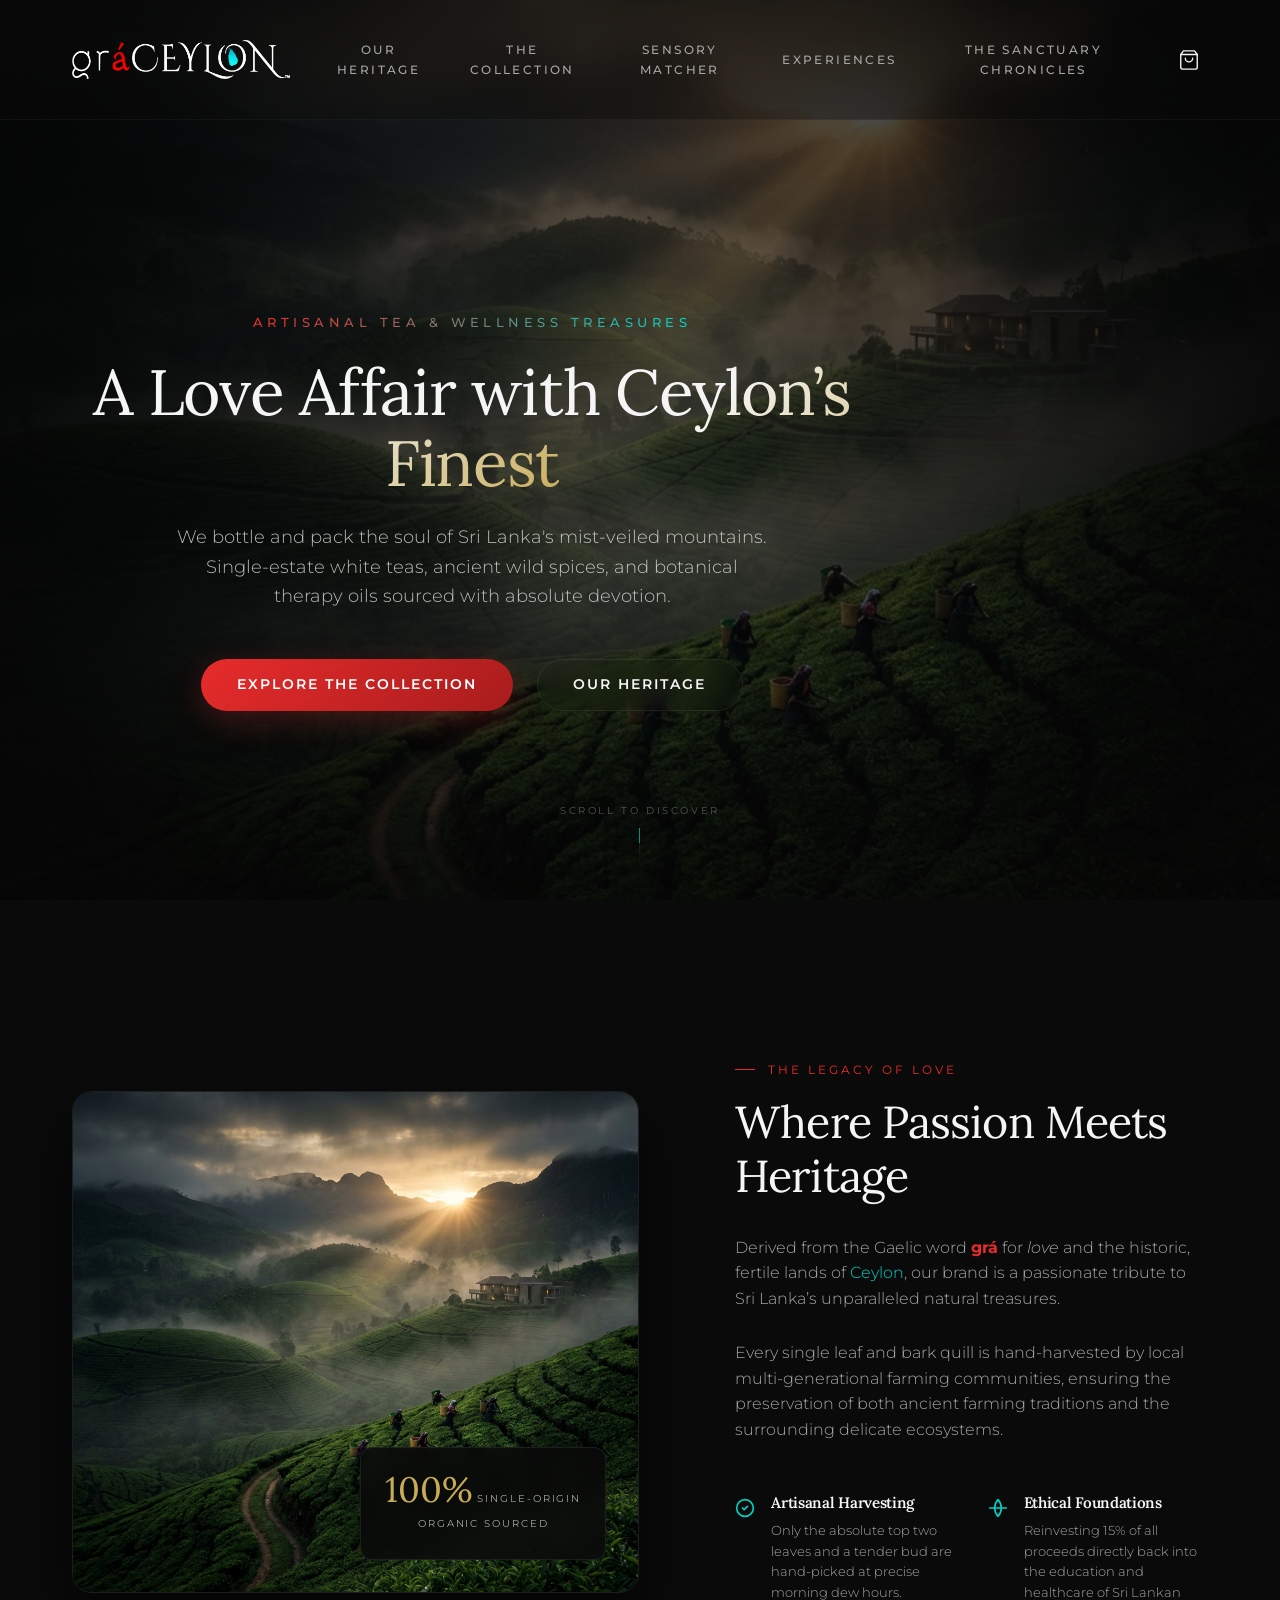
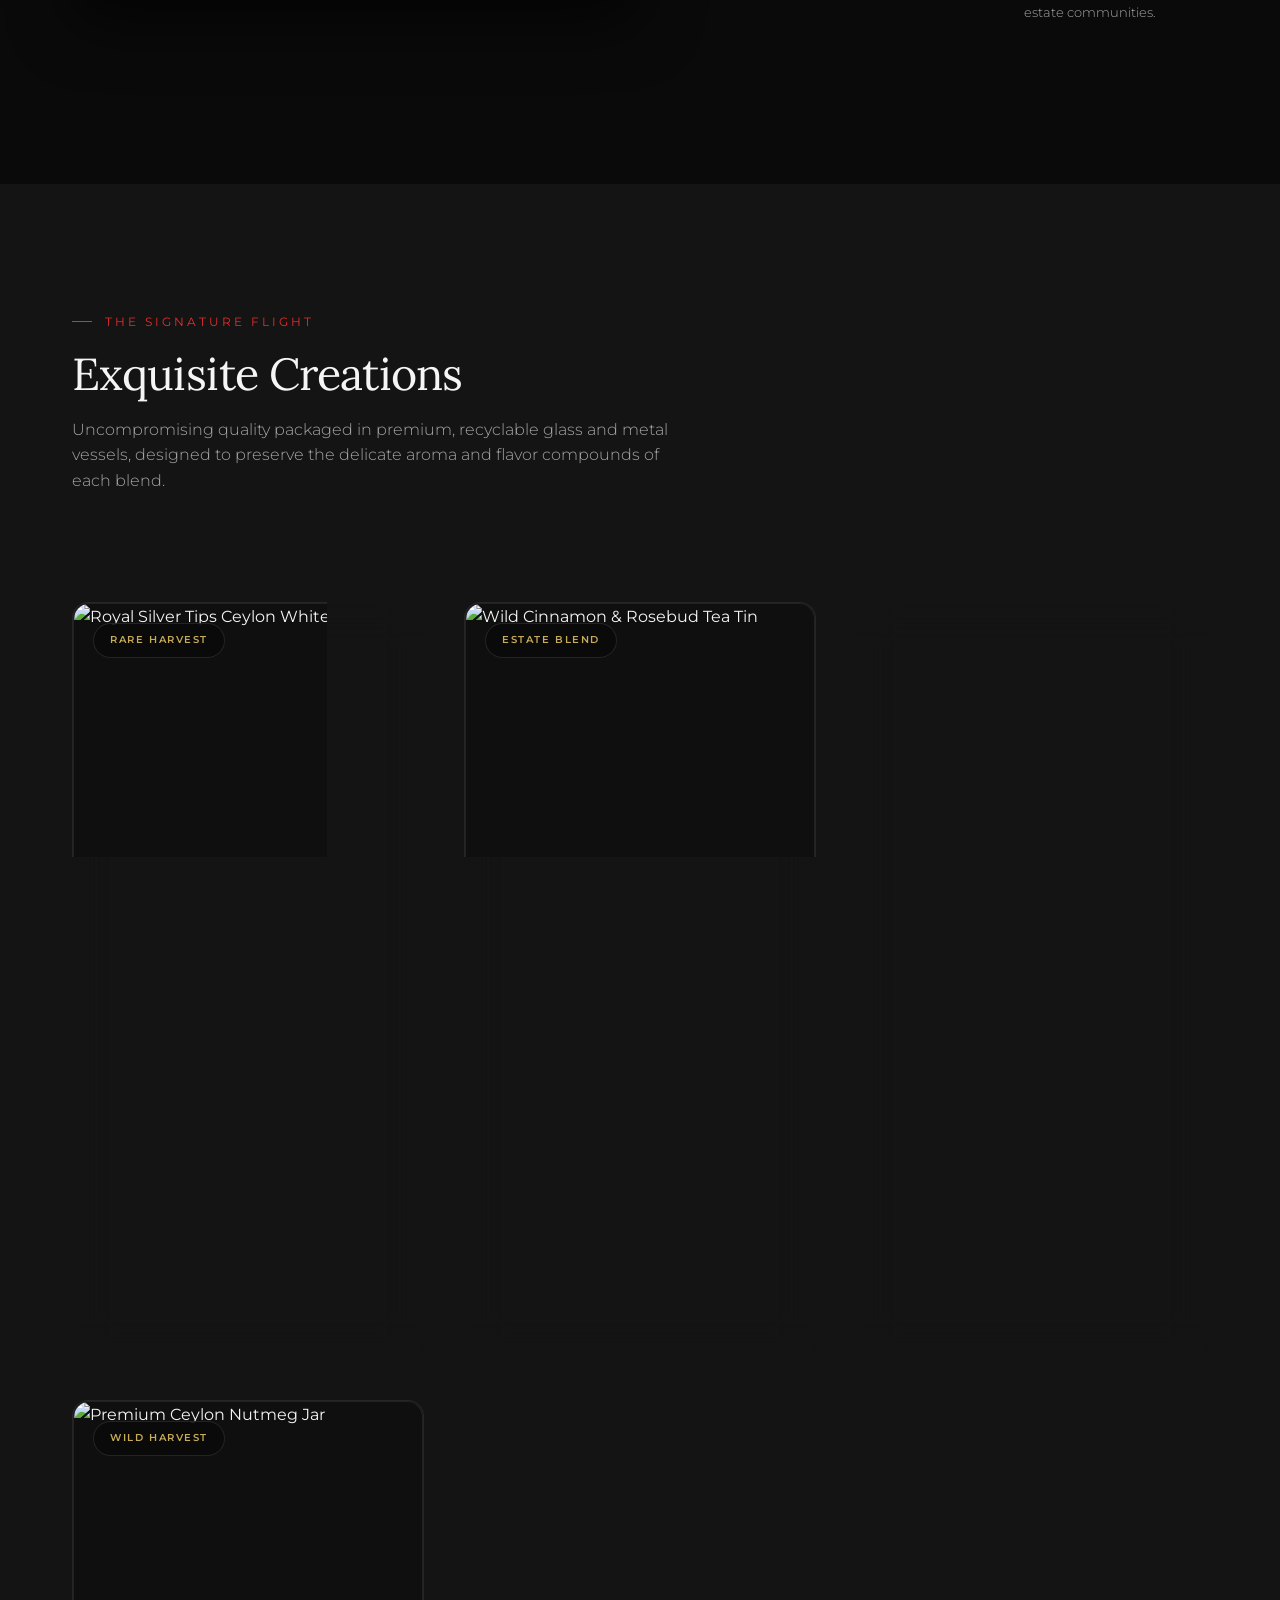
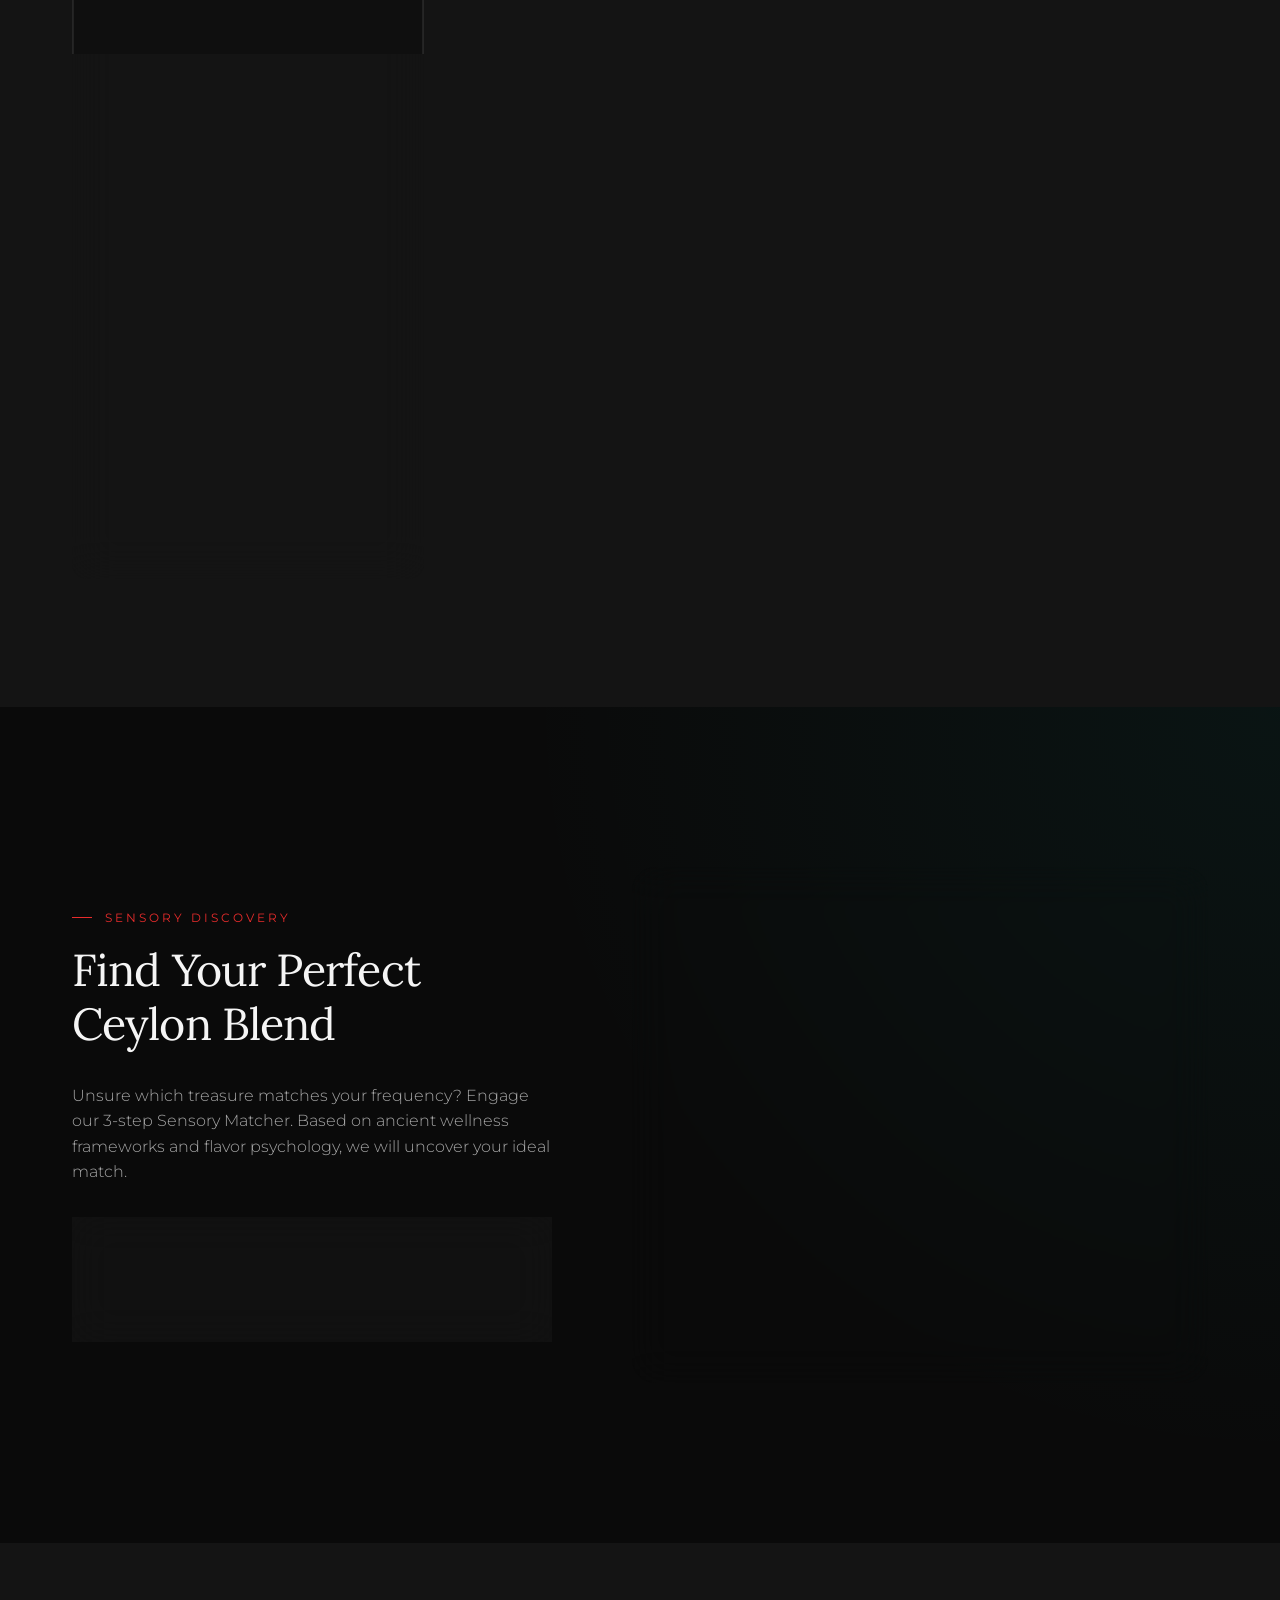
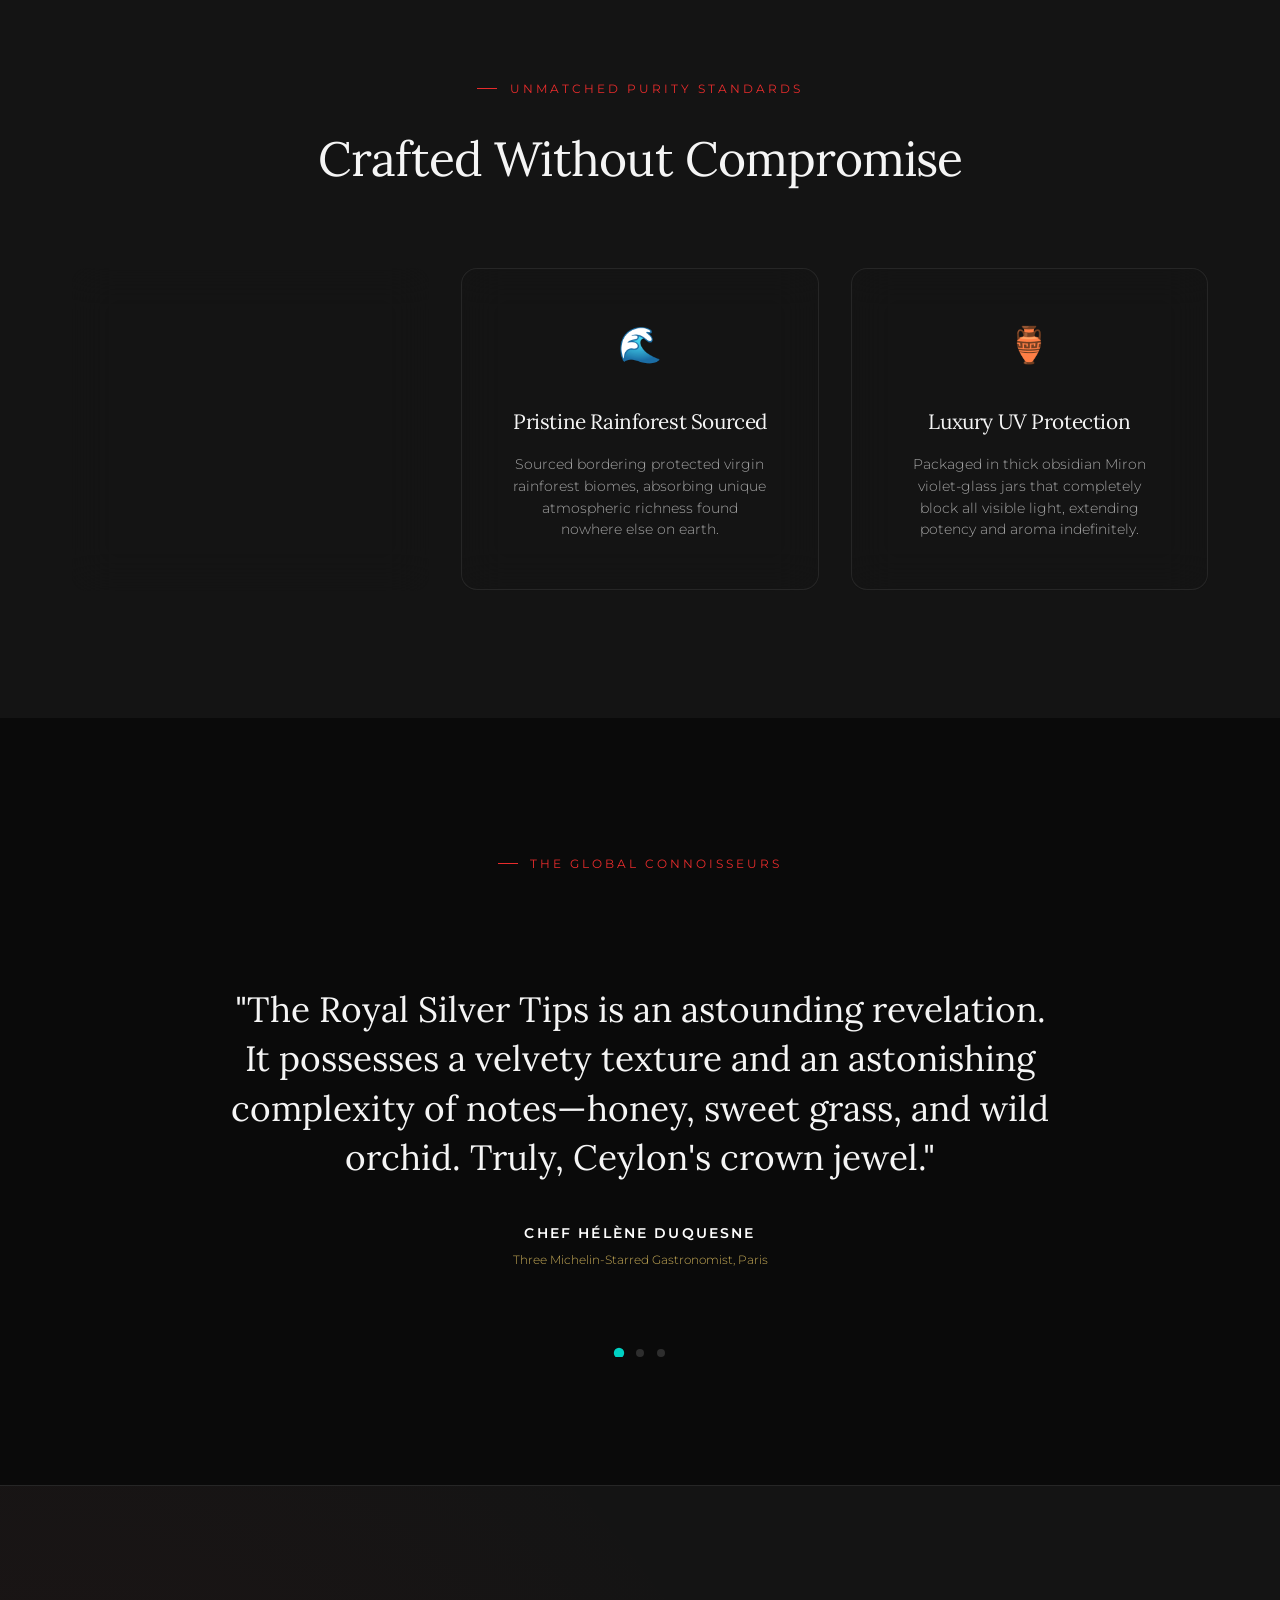
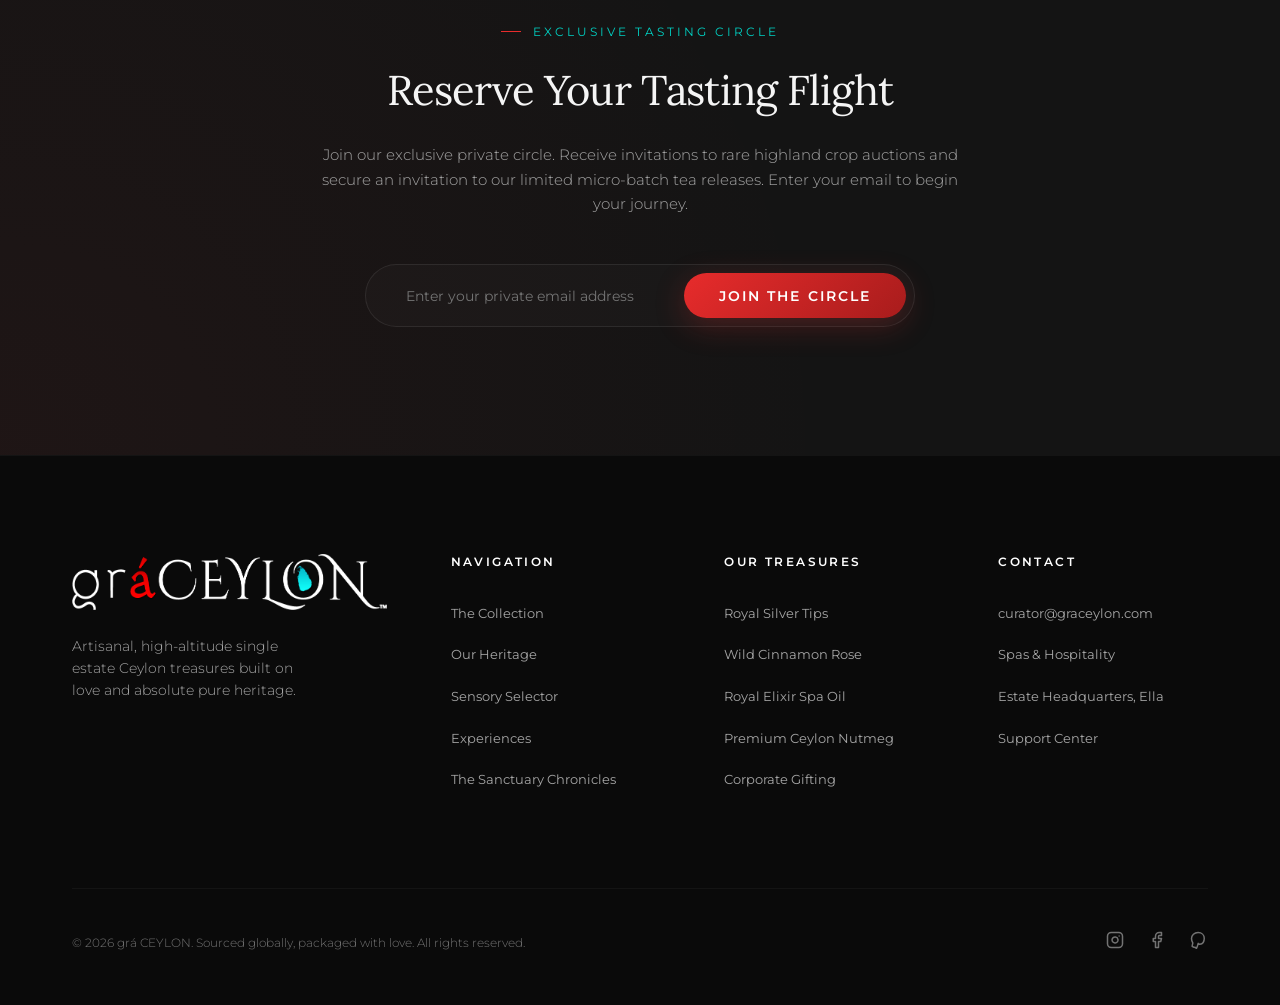
==== Main/index.html @ 01313dd0 "Initial commit" ====
<!DOCTYPE html>
<html lang="en">

<head>
  <meta charset="UTF-8">
  <meta name="viewport" content="width=device-width, initial-scale=1.0">
  <title>grá CEYLON | Artisanal Tea & Botanical Wellness Treasures</title>

  <!-- SEO Meta Tags -->
  <meta name="description"
    content="A love affair with Ceylon's finest treasures. Indulge in ultra-luxury, single-origin Ceylon white teas, wild-harvested cinnamon infusions, and botanical wellness elixirs from Sri Lanka.">
  <meta name="keywords"
    content="Ceylon Tea, Silver Tips, Luxury Tea, Sri Lanka Tea, Cinnamon Infusion, Botanical Spa Oil, Wellness Ceylon, Premium Organic Tea">
  <meta name="author" content="grá CEYLON">
  <meta name="robots" content="index, follow">

  <!-- Open Graph / Facebook -->
  <meta property="og:type" content="website">
  <meta property="og:title" content="grá CEYLON | Luxury Artisanal Tea & Botanical Wellness">
  <meta property="og:description"
    content="Savor rare Silver Tips tea, organic wild cinnamon infusion, and premium spa elements sourced ethically from the mist-covered mountains of Ceylon.">
  <meta property="og:image" content="assets/hero.png">

  <!-- Twitter -->
  <meta property="twitter:card" content="summary_large_image">
  <meta property="twitter:title" content="grá CEYLON | Luxury Artisanal Tea & Botanical Wellness">
  <meta property="twitter:description"
    content="Savor rare Silver Tips tea, organic wild cinnamon infusion, and premium spa elements sourced ethically from the mist-covered mountains of Ceylon.">
  <meta property="twitter:image" content="assets/hero.png">

  <!-- Favicon -->
  <link rel="icon" type="image/png" href="assets/favicon 512x512.png">

  <!-- Core Stylesheet -->
  <link rel="stylesheet" href="index.css">
</head>

<body>

  <!-- --- HEADER / NAVIGATION --- -->
  <header class="header" id="mainHeader">
    <div class="container">
      <div class="logo-wrapper">
        <a href="#" aria-label="grá CEYLON Home">
          <img src="assets/logo.png" alt="grá CEYLON Logo" class="brand-logo-svg" id="headerLogo">
        </a>
      </div>

      <nav aria-label="Main Navigation">
        <ul class="nav-links" id="navLinks">
          <li><a href="#story" class="nav-link" id="navLinkStory">Our Heritage</a></li>
          <li><a href="#collection" class="nav-link" id="navLinkCollection">The Collection</a></li>
          <li><a href="#selector" class="nav-link" id="navLinkQuiz">Sensory Matcher</a></li>
          <li><a href="#testimonials" class="nav-link" id="navLinkReviews">Experiences</a></li>
          <li><a href="sanctuary-chronicles.html" class="nav-link" id="navLinkBlog">The Sanctuary Chronicles</a></li>
        </ul>
      </nav>

      <div class="nav-actions">
        <!-- Interactive Cart Trigger Button -->
        <button class="cart-icon-btn" id="cartOpenBtn" aria-label="Open Shopping Cart" aria-haspopup="dialog">
          <svg xmlns="http://www.w3.org/2000/svg" width="22" height="22" viewBox="0 0 24 24" fill="none"
            stroke="currentColor" stroke-width="1.5" stroke-linecap="round" stroke-linejoin="round">
            <path d="M6 2 3 6v14a2 2 0 0 0 2 2h14a2 2 0 0 0 2-2V6l-3-4Z" />
            <path d="M3 6h18" />
            <path d="M16 10a4 4 0 0 1-8 0" />
          </svg>
          <span class="cart-count" id="cartCount">0</span>
        </button>

        <button class="mobile-nav-toggle" id="mobileNavToggle" aria-label="Toggle navigation menu"
          aria-expanded="false">
          <svg xmlns="http://www.w3.org/2000/svg" width="24" height="24" viewBox="0 0 24 24" fill="none"
            stroke="currentColor" stroke-width="2" stroke-linecap="round" stroke-linejoin="round" id="menuIconOpen">
            <line x1="4" x2="20" y1="12" y2="12" />
            <line x1="4" x2="20" y1="6" y2="6" />
            <line x1="4" x2="20" y1="18" y2="18" />
          </svg>
          <svg xmlns="http://www.w3.org/2000/svg" width="24" height="24" viewBox="0 0 24 24" fill="none"
            stroke="currentColor" stroke-width="2" stroke-linecap="round" stroke-linejoin="round" id="menuIconClose"
            style="display:none;">
            <path d="M18 6 6 18" />
            <path d="m6 6 12 12" />
          </svg>
        </button>
      </div>
    </div>
  </header>

  <!-- --- HERO SECTION --- -->
  <section class="hero" id="hero">
    <div class="hero-background">
      <img src="assets/hero.png" alt="Misty morning light rising over lush emerald Sri Lankan tea estates">
    </div>
    <div class="hero-overlay"></div>
    <div class="container">
      <div class="hero-content">
        <span class="hero-tagline reveal">Artisanal Tea &amp; Wellness Treasures</span>
        <h1 class="hero-title reveal delay-1">A Love Affair with <span class="gradient-text">Ceylon’s Finest</span></h1>
        <p class="hero-description reveal delay-2">We bottle and pack the soul of Sri Lanka's mist-veiled mountains.
          Single-estate white teas, ancient wild spices, and botanical therapy oils sourced with absolute devotion.</p>
        <div class="hero-actions reveal delay-3">
          <a href="#collection" class="btn btn-primary" id="heroPrimaryCTA">Explore The Collection</a>
          <a href="#story" class="btn btn-secondary" id="heroSecondaryCTA">Our Heritage</a>
        </div>
      </div>
    </div>

    <div class="scroll-indicator">
      <span>Scroll to Discover</span>
      <div class="scroll-line"></div>
    </div>
  </section>

  <!-- --- BRAND STORY SECTION --- -->
  <section class="story-section" id="story">
    <div class="container">
      <div class="story-grid">
        <div class="story-visuals reveal">
          <img src="assets/hero.png" alt="Lush, organic Ceylon highlands farming">
          <div class="story-badge">
            <span class="story-badge-number">100%</span>
            <span class="story-badge-text">Single-Origin<br>Organic Sourced</span>
          </div>
        </div>

        <div class="story-details">
          <span class="section-label reveal">The Legacy of Love</span>
          <h2 class="story-title reveal delay-1">Where Passion Meets Heritage</h2>
          <p class="story-text reveal delay-1">Derived from the Gaelic word <span class="accent-text-red">grá</span> for
            <em>love</em> and the historic, fertile lands of <span class="accent-text-cyan">Ceylon</span>, our brand is
            a passionate tribute to Sri Lanka’s unparalleled natural treasures.
          </p>
          <p class="story-text reveal delay-2">Every single leaf and bark quill is hand-harvested by local
            multi-generational farming communities, ensuring the preservation of both ancient farming traditions and the
            surrounding delicate ecosystems.</p>

          <div class="story-pillars">
            <div class="pillar-item reveal delay-2">
              <div class="pillar-icon">
                <svg xmlns="http://www.w3.org/2000/svg" width="20" height="20" viewBox="0 0 24 24" fill="none"
                  stroke="currentColor" stroke-width="2" stroke-linecap="round" stroke-linejoin="round">
                  <path d="M12 22c5.523 0 10-4.477 10-10S17.523 2 12 2 2 6.477 2 12s4.477 10 10 10z" />
                  <path d="m9 12 2 2 4-4" />
                </svg>
              </div>
              <div>
                <h4 class="pillar-title">Artisanal Harvesting</h4>
                <p class="pillar-desc">Only the absolute top two leaves and a tender bud are hand-picked at precise
                  morning dew hours.</p>
              </div>
            </div>

            <div class="pillar-item reveal delay-3">
              <div class="pillar-icon">
                <svg xmlns="http://www.w3.org/2000/svg" width="20" height="20" viewBox="0 0 24 24" fill="none"
                  stroke="currentColor" stroke-width="2" stroke-linecap="round" stroke-linejoin="round">
                  <path
                    d="M12 2a15.3 15.3 0 0 1 4 10 15.3 15.3 0 0 1-4 10 15.3 15.3 0 0 1-4-10 15.3 15.3 0 0 1 4-10z" />
                  <path d="M2 12h20" />
                </svg>
              </div>
              <div>
                <h4 class="pillar-title">Ethical Foundations</h4>
                <p class="pillar-desc">Reinvesting 15% of all proceeds directly back into the education and healthcare
                  of Sri Lankan estate communities.</p>
              </div>
            </div>
          </div>
        </div>
      </div>
    </div>
  </section>

  <!-- --- PRODUCT COLLECTION SECTION --- -->
  <section class="collection-section" id="collection">
    <div class="container">
      <div class="collection-header">
        <div class="collection-intro">
          <span class="section-label reveal">The Signature Flight</span>
          <h2 class="story-title reveal delay-1">Exquisite Creations</h2>
          <p class="story-text reveal delay-2">Uncompromising quality packaged in premium, recyclable glass and metal
            vessels, designed to preserve the delicate aroma and flavor compounds of each blend.</p>
        </div>
      </div>

      <div class="collection-grid">
        <!-- Product 1 -->
        <article class="product-card glass-panel reveal" id="productCardSilverTips">
          <div class="product-image-container">
            <span class="product-badge">Rare Harvest</span>
            <img src="assets/silver_tips.png" alt="Royal Silver Tips Ceylon White Tea Jar">
            <div class="product-overlay">
              <button class="btn btn-secondary add-cart-instant-btn" data-id="gr-silvertips"
                data-name="Royal Silver Tips" data-price="48.00" data-img="assets/silver_tips.png"
                data-category="White Tea">Quick Add</button>
            </div>
          </div>
          <div style="padding: 0 1.8rem 1.8rem 1.8rem; display: flex; flex-direction: column; flex-grow: 1;">
            <div class="product-meta">
              <span class="product-category">Highland White Tea</span>
              <div class="product-stars" aria-label="5 out of 5 stars">
                <span>★</span><span>★</span><span>★</span><span>★</span><span>★</span>
              </div>
            </div>
            <h3 class="product-title">Royal Silver Tips</h3>
            <p class="product-description">The ultimate tea connoisseur's prize. Entirely handmade, velvety white buds
              dried solely in natural sunlight. Clean, floral, and packed with rare antioxidants.</p>
            <div class="product-footer">
              <button class="add-cart-btn add-cart-trigger" data-id="gr-silvertips" data-name="Royal Silver Tips"
                data-price="48.00" data-img="assets/silver_tips.png" data-category="White Tea"
                aria-label="Add Royal Silver Tips to Cart">
                <svg xmlns="http://www.w3.org/2000/svg" width="18" height="18" viewBox="0 0 24 24" fill="none"
                  stroke="currentColor" stroke-width="2" stroke-linecap="round" stroke-linejoin="round">
                  <line x1="12" x2="12" y1="5" y2="19" />
                  <line x1="5" x2="19" y1="12" y2="12" />
                </svg>
              </button>
            </div>
          </div>
        </article>

        <!-- Product 2 -->
        <article class="product-card glass-panel reveal delay-1" id="productCardCinnamon">
          <div class="product-image-container">
            <span class="product-badge">Estate Blend</span>
            <img src="assets/cinnamon.png" alt="Wild Cinnamon &amp; Rosebud Tea Tin">
            <div class="product-overlay">
              <button class="btn btn-secondary add-cart-instant-btn" data-id="gr-cinnamon"
                data-name="Wild Cinnamon Rose" data-price="32.00" data-img="assets/cinnamon.png"
                data-category="Botanical Infusion">Quick Add</button>
            </div>
          </div>
          <div style="padding: 0 1.8rem 1.8rem 1.8rem; display: flex; flex-direction: column; flex-grow: 1;">
            <div class="product-meta">
              <span class="product-category">Botanical Infusion</span>
              <div class="product-stars" aria-label="4.9 out of 5 stars">
                <span>★</span><span>★</span><span>★</span><span>★</span><span>★</span>
              </div>
            </div>
            <h3 class="product-title">Wild Cinnamon Rose</h3>
            <p class="product-description">Rare Ceylon "true" cinnamon bark, hand-ground and infused with organic pink
              damask rosebuds. A sweet, warm, deeply comforting wood-and-floral sensory escape.</p>
            <div class="product-footer">
              <button class="add-cart-btn add-cart-trigger" data-id="gr-cinnamon" data-name="Wild Cinnamon Rose"
                data-price="32.00" data-img="assets/cinnamon.png" data-category="Botanical Infusion"
                aria-label="Add Wild Cinnamon Rose to Cart">
                <svg xmlns="http://www.w3.org/2000/svg" width="18" height="18" viewBox="0 0 24 24" fill="none"
                  stroke="currentColor" stroke-width="2" stroke-linecap="round" stroke-linejoin="round">
                  <line x1="12" x2="12" y1="5" y2="19" />
                  <line x1="5" x2="19" y1="12" y2="12" />
                </svg>
              </button>
            </div>
          </div>
        </article>

        <!-- Product 3 -->
        <article class="product-card glass-panel reveal delay-2" id="productCardWellnessOil">
          <div class="product-image-container">
            <span class="product-badge">Spa Grade</span>
            <img src="assets/wellness_oil.png" alt="Royal Elixir Spa &amp; Wellness Massage Oil Dropper">
            <div class="product-overlay">
              <button class="btn btn-secondary add-cart-instant-btn" data-id="gr-wellnessoil"
                data-name="Royal Elixir Spa Oil" data-price="64.00" data-img="assets/wellness_oil.png"
                data-category="Wellness Elixir">Quick Add</button>
            </div>
          </div>
          <div style="padding: 0 1.8rem 1.8rem 1.8rem; display: flex; flex-direction: column; flex-grow: 1;">
            <div class="product-meta">
              <span class="product-category">Wellness Elixir</span>
              <div class="product-stars" aria-label="5 out of 5 stars">
                <span>★</span><span>★</span><span>★</span><span>★</span><span>★</span>
              </div>
            </div>
            <h3 class="product-title">Royal Elixir Spa Oil</h3>
            <p class="product-description">Highly concentrated nourishing oil infused with active black tea polyphenols,
              wild cinnamon essential extract, and cold-pressed organic jojoba. Restores skin and calms the mind.</p>
            <div class="product-footer">
              <button class="add-cart-btn add-cart-trigger" data-id="gr-wellnessoil" data-name="Royal Elixir Spa Oil"
                data-price="64.00" data-img="assets/wellness_oil.png" data-category="Wellness Elixir"
                aria-label="Add Royal Elixir Spa Oil to Cart">
                <svg xmlns="http://www.w3.org/2000/svg" width="18" height="18" viewBox="0 0 24 24" fill="none"
                  stroke="currentColor" stroke-width="2" stroke-linecap="round" stroke-linejoin="round">
                  <line x1="12" x2="12" y1="5" y2="19" />
                  <line x1="5" x2="19" y1="12" y2="12" />
                </svg>
              </button>
            </div>
          </div>
        </article>

        <!-- Product 4 -->
        <article class="product-card glass-panel reveal delay-3" id="productCardNutmeg">
          <div class="product-image-container">
            <span class="product-badge">Wild Harvest</span>
            <img src="assets/nutmeg.png" alt="Premium Ceylon Nutmeg Jar">
            <div class="product-overlay">
              <button class="btn btn-secondary add-cart-instant-btn" data-id="gr-nutmeg"
                data-name="Premium Ceylon Nutmeg" data-price="38.00" data-img="assets/nutmeg.png"
                data-category="Highland Spice">Quick Add</button>
            </div>
          </div>
          <div style="padding: 0 1.8rem 1.8rem 1.8rem; display: flex; flex-direction: column; flex-grow: 1;">
            <div class="product-meta">
              <span class="product-category">Highland Spice</span>
              <div class="product-stars" aria-label="5 out of 5 stars">
                <span>★</span><span>★</span><span>★</span><span>★</span><span>★</span>
              </div>
            </div>
            <h3 class="product-title">Premium Ceylon Nutmeg</h3>
            <p class="product-description">Sourced from the fertile mid-country heights of Matale. Hand-picked ripe
              fruits cleanly split to reveal dark kernels wrapped in brilliant red mace, rich in myristicin and warming
              wellness compounds.</p>
            <div class="product-footer">
              <button class="add-cart-btn add-cart-trigger" data-id="gr-nutmeg" data-name="Premium Ceylon Nutmeg"
                data-price="38.00" data-img="assets/nutmeg.png" data-category="Highland Spice"
                aria-label="Add Premium Ceylon Nutmeg to Cart">
                <svg xmlns="http://www.w3.org/2000/svg" width="18" height="18" viewBox="0 0 24 24" fill="none"
                  stroke="currentColor" stroke-width="2" stroke-linecap="round" stroke-linejoin="round">
                  <line x1="12" x2="12" y1="5" y2="19" />
                  <line x1="5" x2="19" y1="12" y2="12" />
                </svg>
              </button>
            </div>
          </div>
        </article>
      </div>
    </div>
  </section>

  <!-- --- SENSORY SELECTOR (QUIZ SECTION) --- -->
  <section class="selector-section" id="selector">
    <div class="container">
      <div class="selector-grid">
        <div>
          <span class="section-label reveal">Sensory Discovery</span>
          <h2 class="story-title reveal delay-1">Find Your Perfect <br>Ceylon Blend</h2>
          <p class="story-text reveal delay-2">Unsure which treasure matches your frequency? Engage our 3-step Sensory
            Matcher. Based on ancient wellness frameworks and flavor psychology, we will uncover your ideal match.</p>
          <div class="experience-card glass-panel reveal delay-3"
            style="padding: 1.8rem; display: flex; gap: 1.2rem; align-items: center; border-radius: 12px; margin-top: 2rem;">
            <span style="font-size: 2.2rem;">✨</span>
            <p style="font-size: 0.85rem; margin: 0; color: white;"><strong>Over 14,000 pairings made this
                month.</strong> Take the 30-second ritual and unlock a personalized gift in your recommendation.</p>
          </div>
        </div>

        <div class="selector-card glass-panel reveal">
          <!-- Quiz Progress Indicator -->
          <div class="quiz-progress-bar">
            <div class="quiz-progress-fill" id="quizProgressFill"></div>
          </div>

          <!-- Quiz Interactive Form -->
          <div id="quizContainer">
            <!-- Step 1 -->
            <div class="quiz-step active" data-step="1">
              <h3 class="quiz-step-title">1. What is your desired state of mind?</h3>
              <div class="quiz-options">
                <div class="quiz-option" data-value="calm">
                  <div class="quiz-option-dot"></div>
                  <span class="quiz-option-text">Calm &amp; Grounded</span>
                </div>
                <div class="quiz-option" data-value="energized">
                  <div class="quiz-option-dot"></div>
                  <span class="quiz-option-text">Energized &amp; Radiant</span>
                </div>
                <div class="quiz-option" data-value="restored">
                  <div class="quiz-option-dot"></div>
                  <span class="quiz-option-text">Restored &amp; Balanced</span>
                </div>
                <div class="quiz-option" data-value="meditative">
                  <div class="quiz-option-dot"></div>
                  <span class="quiz-option-text">Meditative &amp; Creative</span>
                </div>
              </div>
            </div>

            <!-- Step 2 -->
            <div class="quiz-step" data-step="2">
              <h3 class="quiz-step-title">2. Choose your preferred aroma &amp; taste?</h3>
              <div class="quiz-options">
                <div class="quiz-option" data-value="floral">
                  <div class="quiz-option-dot"></div>
                  <span class="quiz-option-text">Silky &amp; Floral</span>
                </div>
                <div class="quiz-option" data-value="spicy">
                  <div class="quiz-option-dot"></div>
                  <span class="quiz-option-text">Warm &amp; Spicy</span>
                </div>
                <div class="quiz-option" data-value="earthy">
                  <div class="quiz-option-dot"></div>
                  <span class="quiz-option-text">Fresh &amp; Earthy</span>
                </div>
                <div class="quiz-option" data-value="sweet">
                  <div class="quiz-option-dot"></div>
                  <span class="quiz-option-text">Honey &amp; Nectar</span>
                </div>
              </div>
            </div>

            <!-- Step 3 -->
            <div class="quiz-step" data-step="3">
              <h3 class="quiz-step-title">3. When do you wish to indulge?</h3>
              <div class="quiz-options">
                <div class="quiz-option" data-value="morning">
                  <div class="quiz-option-dot"></div>
                  <span class="quiz-option-text">Sunrisen Mornings</span>
                </div>
                <div class="quiz-option" data-value="midday">
                  <div class="quiz-option-dot"></div>
                  <span class="quiz-option-text">Midday Sanctuary</span>
                </div>
                <div class="quiz-option" data-value="evening">
                  <div class="quiz-option-dot"></div>
                  <span class="quiz-option-text">Evening Twilight</span>
                </div>
                <div class="quiz-option" data-value="midnight">
                  <div class="quiz-option-dot"></div>
                  <span class="quiz-option-text">Midnight Solitude</span>
                </div>
              </div>
            </div>
          </div>

          <!-- Quiz Action Footer -->
          <div class="quiz-footer" id="quizFooter">
            <button class="quiz-nav-btn" id="quizPrevBtn" disabled>
              <svg xmlns="http://www.w3.org/2000/svg" width="14" height="14" viewBox="0 0 24 24" fill="none"
                stroke="currentColor" stroke-width="2.5" stroke-linecap="round" stroke-linejoin="round">
                <path d="m15 18-6-6 6-6" />
              </svg> Back
            </button>
            <button class="btn btn-cyan" id="quizNextBtn" disabled>Continue</button>
          </div>
        </div>
      </div>
    </div>
  </section>

  <!-- --- THE SENSORY PILLARS / EXPERIENCE --- -->
  <section class="experience-section">
    <div class="container">
      <div class="text-center">
        <span class="section-label" style="display:inline-flex;">Unmatched Purity Standards</span>
        <h2 class="story-title" style="font-size:3rem; margin-top:1rem;">Crafted Without Compromise</h2>
      </div>

      <div class="experience-grid">
        <div class="experience-card glass-panel text-center reveal">
          <span class="experience-icon">🥀</span>
          <h3 class="experience-card-title">Single Estate Purity</h3>
          <p class="experience-card-desc">We never blend estates. Every package is a snapshot of one specific harvest,
            soil elevation, and localized rainfall cycle.</p>
        </div>

        <div class="experience-card glass-panel text-center reveal delay-1">
          <span class="experience-icon">🌊</span>
          <h3 class="experience-card-title">Pristine Rainforest Sourced</h3>
          <p class="experience-card-desc">Sourced bordering protected virgin rainforest biomes, absorbing unique
            atmospheric richness found nowhere else on earth.</p>
        </div>

        <div class="experience-card glass-panel text-center reveal delay-2">
          <span class="experience-icon">🏺</span>
          <h3 class="experience-card-title">Luxury UV Protection</h3>
          <p class="experience-card-desc">Packaged in thick obsidian Miron violet-glass jars that completely block all
            visible light, extending potency and aroma indefinitely.</p>
        </div>
      </div>
    </div>
  </section>

  <!-- --- TESTIMONIALS SECTION --- -->
  <section class="testimonials-section" id="testimonials">
    <div class="container">
      <div class="text-center" style="margin-bottom: 4rem;">
        <span class="section-label" style="display:inline-flex;">The Global Connoisseurs</span>
      </div>

      <div class="testimonials-container reveal">
        <div class="testimonial-slider" id="testimonialSlider">
          <!-- Slide 1 -->
          <div class="testimonial-slide">
            <blockquote class="testimonial-quote">
              "The Royal Silver Tips is an astounding revelation. It possesses a velvety texture and an astonishing
              complexity of notes—honey, sweet grass, and wild orchid. Truly, Ceylon's crown jewel."
            </blockquote>
            <p class="testimonial-author">Chef Hélène Duquesne</p>
            <p class="testimonial-role">Three Michelin-Starred Gastronomist, Paris</p>
          </div>
          <!-- Slide 2 -->
          <div class="testimonial-slide">
            <blockquote class="testimonial-quote">
              "grá CEYLON has successfully elevated wellness tea into an absolute art form. Sourcing is impeccable, and
              the Wild Cinnamon infusion's therapeutic qualities are unparalleled."
            </blockquote>
            <p class="testimonial-author">Dr. Evelyn Sterling</p>
            <p class="testimonial-role">Director of Holistic Wellness, Aman Retreats</p>
          </div>
          <!-- Slide 3 -->
          <div class="testimonial-slide">
            <blockquote class="testimonial-quote">
              "The Royal Elixir Spa Oil is standard-setting. The botanical synergy of Ceylon black tea polyphenols and
              rare cinnamon oil instantly relieves tension while radiating the skin."
            </blockquote>
            <p class="testimonial-author">Liam MacNamara</p>
            <p class="testimonial-role">Founder of MacNamara Wellness Spa, Dublin</p>
          </div>
        </div>

        <div class="slider-controls" id="sliderControls">
          <button class="slider-dot active" data-index="0" aria-label="Go to testimonial slide 1"></button>
          <button class="slider-dot" data-index="1" aria-label="Go to testimonial slide 2"></button>
          <button class="slider-dot" data-index="2" aria-label="Go to testimonial slide 3"></button>
        </div>
      </div>
    </div>
  </section>

  <!-- --- NEWSLETTER LEAD CAPTURE --- -->
  <section class="newsletter-section" id="newsletter">
    <div class="container">
      <div class="newsletter-content reveal">
        <span class="section-label" style="display:inline-flex; color:hsl(var(--accent-cyan));">Exclusive Tasting
          Circle</span>
        <h2 class="newsletter-title">Reserve Your Tasting Flight</h2>
        <p class="newsletter-desc">Join our exclusive private circle. Receive invitations to rare highland crop auctions
          and secure an invitation to our limited micro-batch tea releases. Enter your email to begin your journey.</p>

        <form class="newsletter-form" id="newsletterForm">
          <input type="email" class="newsletter-input" id="newsletterEmailInput"
            placeholder="Enter your private email address" required aria-label="Email address for exclusive circle">
          <button type="submit" class="btn btn-primary newsletter-submit" id="newsletterSubmitBtn">Join The
            Circle</button>
        </form>
      </div>
    </div>
  </section>

  <!-- --- FOOTER --- -->
  <footer class="footer">
    <div class="container">
      <div class="footer-grid">
        <div>
          <img src="assets/logo.png" alt="grá CEYLON Logo" class="footer-brand-logo" id="footerLogo">
          <p class="footer-tagline">Artisanal, high-altitude single estate Ceylon treasures built on love and absolute
            pure heritage.</p>
        </div>

        <div>
          <h4 class="footer-title">Navigation</h4>
          <ul class="footer-links">
            <li><a href="#collection">The Collection</a></li>
            <li><a href="#story">Our Heritage</a></li>
            <li><a href="#selector">Sensory Selector</a></li>
            <li><a href="#testimonials">Experiences</a></li>
            <li><a href="sanctuary-chronicles.html">The Sanctuary Chronicles</a></li>
          </ul>
        </div>

        <div>
          <h4 class="footer-title">Our Treasures</h4>
          <ul class="footer-links">
            <li><a href="#collection">Royal Silver Tips</a></li>
            <li><a href="#collection">Wild Cinnamon Rose</a></li>
            <li><a href="#collection">Royal Elixir Spa Oil</a></li>
            <li><a href="#collection">Premium Ceylon Nutmeg</a></li>
            <li><a href="#">Corporate Gifting</a></li>
          </ul>
        </div>

        <div>
          <h4 class="footer-title">Contact</h4>
          <ul class="footer-links">
            <li><a href="#">curator@graceylon.com</a></li>
            <li><a href="#">Spas &amp; Hospitality</a></li>
            <li><a href="#">Estate Headquarters, Ella</a></li>
            <li><a href="#">Support Center</a></li>
          </ul>
        </div>
      </div>

      <div class="footer-bottom">
        <p class="copyright">&copy; 2026 grá CEYLON. Sourced globally, packaged with love. All rights reserved.</p>
        <div class="social-links">
          <a href="https://www.instagram.com/gra_ceylon/" target="_blank" rel="noopener noreferrer"
            aria-label="Instagram"><svg xmlns="http://www.w3.org/2000/svg" width="18" height="18" viewBox="0 0 24 24"
              fill="none" stroke="currentColor" stroke-width="2" stroke-linecap="round" stroke-linejoin="round">
              <rect width="20" height="20" x="2" y="2" rx="5" ry="5" />
              <path d="M16 11.37A4 4 0 1 1 12.63 8 4 4 0 0 1 16 11.37z" />
              <line x1="17.5" x2="17.51" y1="6.5" y2="6.5" />
            </svg></a>
          <a href="https://www.facebook.com/graceylonproducts" target="_blank" rel="noopener noreferrer"
            aria-label="Facebook"><svg xmlns="http://www.w3.org/2000/svg" width="18" height="18" viewBox="0 0 24 24"
              fill="none" stroke="currentColor" stroke-width="2" stroke-linecap="round" stroke-linejoin="round">
              <path d="M18 2h-3a5 5 0 0 0-5 5v3H7v4h3v8h4v-8h3l1-4h-4V7a1 1 0 0 1 1-1h3z" />
            </svg></a>
          <a href="#" aria-label="Pinterest"><svg xmlns="http://www.w3.org/2000/svg" width="18" height="18"
              viewBox="0 0 24 24" fill="none" stroke="currentColor" stroke-width="2" stroke-linecap="round"
              stroke-linejoin="round">
              <path
                d="M8 22a8.62 8.62 0 0 1-5.18-1.58c.24-1.39.63-3.13.91-4.44C3.12 14.88 2 12.83 2 10.15 2 5.56 5.86 2 10.75 2C15.64 2 19 5.39 19 9.8c0 4.96-2.58 7.84-5.75 7.84-1.05 0-2.03-.54-2.37-1.19l-.98 3.72c-.36 1.34-1.07 2.68-1.63 3.6A8.75 8.75 0 0 0 8 22z" />
            </svg></a>
        </div>
      </div>
    </div>
  </footer>

  <!-- --- SHOPPING CART DRAWER --- -->
  <div class="cart-overlay" id="cartOverlay" role="dialog" aria-modal="true" aria-labelledby="cartDrawerTitle">
    <div class="cart-drawer">
      <div class="cart-header">
        <h3 class="cart-header-title" id="cartDrawerTitle">Your Tasting Flight</h3>
        <button class="cart-close-btn" id="cartCloseBtn" aria-label="Close Shopping Cart">&times;</button>
      </div>

      <!-- Cart Items list -->
      <div class="cart-items" id="cartItemsContainer">
        <!-- Rendered dynamically by javascript -->
        <div class="cart-empty-message" id="cartEmptyMessage">
          <img src="assets/logo.png" alt="grá CEYLON Logo" class="cart-empty-logo">
          <p>Your flight is currently empty.</p>
          <p style="font-size: 0.75rem; margin-top: 0.5rem; color: hsl(var(--text-muted));">Begin your love affair with
            Ceylon by adding one of our signature treasures.</p>
        </div>
      </div>

      <!-- Cart Footer summary -->
      <div class="cart-footer">
        <!-- Contact Email Field for Custom Quote Request -->
        <div class="cart-quote-email-group">
          <label for="cartQuoteEmail" class="quote-email-label">Your Contact Email</label>
          <input type="email" id="cartQuoteEmail" class="quote-email-input"
            placeholder="Enter your private email address" required>
        </div>

        <button class="btn btn-primary checkout-btn" id="checkoutBtn">Request Quote</button>
      </div>
    </div>
  </div>

  <!-- --- TOAST NOTIFICATIONS --- -->
  <div class="toast-container" id="toastContainer" aria-live="polite"></div>

  <!-- --- CHECKOUT MODAL (SUCCESS) --- -->
  <div class="modal-overlay" id="checkoutModalOverlay" role="dialog" aria-modal="true" aria-labelledby="modalTitle">
    <div class="checkout-modal glass-panel">
      <img src="assets/logo.png" alt="grá CEYLON Logo" class="modal-brand-logo"
        style="height: 50px; width: auto; margin: 0 auto 2.2rem auto; display: block; opacity: 0.95;">
      <div class="success-icon-animation">✓</div>
      <h3 class="modal-title" id="modalTitle">Order Succeeded</h3>
      <p class="modal-desc">Thank you for embarking on this sensory journey. Your exclusive artisanal treasures are
        being prepared. A private dispatch email will reach your inbox shortly.</p>
      <button class="btn btn-primary" id="modalCloseBtn">Return to Sanctuary</button>
    </div>
  </div>

  <!-- Javascript Core Logic -->
  <script src="index.js"></script>
</body>

</html>
---- Main/index.css ----
@import url('https://fonts.googleapis.com/css2?family=Cinzel+Decorative:wght@400;700&family=Inter:wght@300;400;500;600;700&family=Lora:ital,wght@0,400;0,500;0,600;0,700;1,400&family=Montserrat:wght@300;400;500;600;700&display=swap');

/* --- DESIGN TOKENS & RESET --- */
:root {
  /* Colors */
  --bg-primary: 0, 0%, 4%;
  /* #0a0a0a */
  --bg-secondary: 0, 0%, 8%;
  /* #141414 */
  --bg-card: 0, 0%, 11%;
  /* #1c1c1c */

  --accent-red: 0, 80%, 54%;
  /* #e52e2e (Passion/Love) */
  --accent-cyan: 176, 100%, 41%;
  /* #00d2c4 (Pristine Island Waters) */
  --accent-gold: 45, 50%, 56%;
  /* #c5a85a (Luxury/Heritage) */

  --text-primary: 0, 0%, 96%;
  /* #f5f5f7 */
  --text-secondary: 0, 0%, 65%;
  /* #a6a6a6 */
  --text-muted: 0, 0%, 45%;
  /* #737373 */

  --border-glass: rgba(255, 255, 255, 0.08);
  --bg-glass: rgba(20, 20, 20, 0.7);
  --bg-glass-heavy: rgba(10, 10, 10, 0.9);

  /* Fonts */
  --font-serif: 'Lora', serif;
  --font-serif-decorative: 'Cinzel Decorative', serif;
  --font-sans: 'Montserrat', sans-serif;
  --font-inter: 'Inter', sans-serif;

  /* Layout */
  --header-height: 120px;
  --max-width: 1200px;
  --transition-smooth: all 0.4s cubic-bezier(0.16, 1, 0.3, 1);
  --transition-fast: all 0.2s ease;
}

*,
*::before,
*::after {
  box-sizing: border-box;
  margin: 0;
  padding: 0;
}

html {
  scroll-behavior: smooth;
  scroll-padding-top: var(--header-height);
  -webkit-font-smoothing: antialiased;
  -moz-osx-font-smoothing: grayscale;
}

body {
  background-color: hsl(var(--bg-primary));
  color: hsl(var(--text-primary));
  font-family: var(--font-sans);
  overflow-x: hidden;
  line-height: 1.6;
}

/* Custom Scrollbar */
::-webkit-scrollbar {
  width: 8px;
}

::-webkit-scrollbar-track {
  background: hsl(var(--bg-primary));
}

::-webkit-scrollbar-thumb {
  background: rgba(255, 255, 255, 0.15);
  border-radius: 10px;
  border: 2px solid hsl(var(--bg-primary));
}

::-webkit-scrollbar-thumb:hover {
  background: rgba(255, 255, 255, 0.3);
}

/* Typography Elements */
h1,
h2,
h3,
h4 {
  font-family: var(--font-serif);
  font-weight: 600;
  letter-spacing: -0.02em;
}

p {
  color: hsl(var(--text-secondary));
  font-weight: 300;
}

a {
  text-decoration: none;
  color: inherit;
  transition: var(--transition-fast);
}

img {
  max-width: 100%;
  height: auto;
  display: block;
}

/* --- REUSABLE UTILITIES & GLASSMORPHISM --- */
.container {
  max-width: var(--max-width);
  margin: 0 auto;
  padding: 0 2rem;
  width: 100%;
}

.text-center {
  text-align: center;
}

.accent-text-red {
  color: hsl(var(--accent-red));
  font-weight: bold;
}

.accent-text-cyan {
  color: hsl(var(--accent-cyan));
}

.accent-text-gold {
  color: hsl(var(--accent-gold));
  font-family: var(--font-serif-decorative);
}

.gradient-text {
  background: linear-gradient(135deg, hsl(var(--text-primary)) 30%, hsl(var(--accent-gold)) 100%);
  -webkit-background-clip: text;
  -webkit-text-fill-color: transparent;
}

.glass-panel {
  background: var(--bg-glass);
  backdrop-filter: blur(20px);
  -webkit-backdrop-filter: blur(20px);
  border: 1px solid var(--border-glass);
  border-radius: 16px;
}

.btn {
  display: inline-flex;
  align-items: center;
  justify-content: center;
  padding: 0.9rem 2.2rem;
  font-family: var(--font-sans);
  font-size: 0.85rem;
  font-weight: 600;
  letter-spacing: 0.15em;
  text-transform: uppercase;
  border-radius: 50px;
  cursor: pointer;
  transition: var(--transition-smooth);
  position: relative;
  overflow: hidden;
  z-index: 1;
}

.btn-primary {
  background: linear-gradient(135deg, hsl(var(--accent-red)) 0%, #a81c1c 100%);
  color: white;
  border: none;
  box-shadow: 0 8px 30px rgba(229, 46, 46, 0.25);
}

.btn-primary::before {
  content: '';
  position: absolute;
  top: 0;
  left: 0;
  width: 100%;
  height: 100%;
  background: linear-gradient(135deg, hsl(var(--accent-cyan)) 0%, #009c91 100%);
  opacity: 0;
  transition: var(--transition-smooth);
  z-index: -1;
}

.btn-primary:hover {
  box-shadow: 0 8px 30px rgba(0, 210, 196, 0.35);
  transform: translateY(-3px);
}

.btn-primary:hover::before {
  opacity: 1;
}

.btn-secondary {
  background: transparent;
  color: hsl(var(--text-primary));
  border: 1px solid var(--border-glass);
  backdrop-filter: blur(10px);
}

.btn-secondary:hover {
  background: white;
  color: black;
  border-color: white;
  transform: translateY(-3px);
  box-shadow: 0 8px 30px rgba(255, 255, 255, 0.15);
}

.btn-cyan {
  background: linear-gradient(135deg, hsl(var(--accent-cyan)) 0%, #009c91 100%);
  color: #050505;
  border: none;
  font-weight: 700;
  box-shadow: 0 8px 30px rgba(0, 210, 196, 0.2);
}

.btn-cyan:hover {
  box-shadow: 0 8px 30px rgba(0, 210, 196, 0.4);
  transform: translateY(-3px);
}

/* --- ANIMATION REVEALS --- */
.reveal {
  opacity: 0;
  transform: translateY(40px);
  transition: opacity 0.8s ease, transform 0.8s cubic-bezier(0.16, 1, 0.3, 1);
}

.reveal.active {
  opacity: 1;
  transform: translateY(0);
}

.delay-1 {
  transition-delay: 0.15s;
}

.delay-2 {
  transition-delay: 0.3s;
}

.delay-3 {
  transition-delay: 0.45s;
}

/* --- HEADER & NAVIGATION --- */
.header {
  position: fixed;
  top: 0;
  left: 0;
  width: 100%;
  height: var(--header-height);
  z-index: 100;
  background: rgba(10, 10, 10, 0.4);
  backdrop-filter: blur(20px);
  -webkit-backdrop-filter: blur(20px);
  border-bottom: 1px solid rgba(255, 255, 255, 0.04);
  transition: var(--transition-smooth);
}

.header.scrolled {
  background: var(--bg-glass-heavy);
  box-shadow: 0 10px 30px rgba(0, 0, 0, 0.5);
  height: 110px;
}

.header .container {
  display: flex;
  align-items: center;
  justify-content: center;
  gap: 2.5rem;
  height: 100%;
}

.logo-wrapper {
  display: flex;
  align-items: center;
}

.brand-logo-svg {
  width: auto;
  max-width: 100%;
  height: auto;
  max-height: 50px;
  aspect-ratio: 520 / 100;
  object-fit: contain;
  transition: var(--transition-smooth);
}

.nav-links {
  display: flex;
  gap: 2.5rem;
  align-items: center;
  justify-content: center;
  list-style: none;
  text-align: center;
}

.nav-links a {
  display: block;
  font-size: 0.75rem;
  font-weight: 500;
  letter-spacing: 0.2em;
  text-transform: uppercase;
  color: hsl(var(--text-secondary));
  text-align: center;
}

.nav-links a:hover,
.nav-links a.active {
  color: hsl(var(--text-primary));
}

.nav-links a.active::after {
  content: '';
  display: block;
  width: 15px;
  height: 2px;
  background: hsl(var(--accent-red));
  margin: 4px auto 0 auto;
  border-radius: 2px;
}

.nav-actions {
  display: flex;
  align-items: center;
  gap: 1.5rem;
}

.cart-icon-btn {
  background: transparent;
  border: none;
  color: hsl(var(--text-primary));
  font-size: 1.3rem;
  cursor: pointer;
  position: relative;
  padding: 0.5rem;
  display: flex;
  align-items: center;
  transition: var(--transition-fast);
}

.cart-icon-btn:hover {
  transform: scale(1.1);
  color: hsl(var(--accent-cyan));
}

.cart-count {
  position: absolute;
  top: 0;
  right: 0;
  background: hsl(var(--accent-red));
  color: white;
  font-size: 0.65rem;
  font-weight: 700;
  width: 18px;
  height: 18px;
  border-radius: 50%;
  display: flex;
  align-items: center;
  justify-content: center;
  box-shadow: 0 0 10px rgba(229, 46, 46, 0.5);
  animation: popCount 0.3s ease;
}

.mobile-nav-toggle {
  display: none;
  background: transparent;
  border: none;
  color: white;
  font-size: 1.5rem;
  cursor: pointer;
}

@keyframes popCount {
  0% {
    transform: scale(0.5);
  }

  100% {
    transform: scale(1);
  }
}

/* --- HERO SECTION --- */
.hero {
  position: relative;
  min-height: 100vh;
  display: flex;
  align-items: center;
  justify-content: center;
  padding-top: var(--header-height);
  overflow: hidden;
  z-index: 1;
}

.hero-background {
  position: absolute;
  top: 0;
  left: 0;
  width: 100%;
  height: 100%;
  z-index: -2;
  overflow: hidden;
}

.hero-background img {
  width: 100%;
  height: 100%;
  object-fit: cover;
  transform: scale(1.05);
  animation: KenBurns 30s ease infinite alternate;
}

.hero-overlay {
  position: absolute;
  top: 0;
  left: 0;
  width: 100%;
  height: 100%;
  z-index: -1;
  background: radial-gradient(circle at center, rgba(10, 10, 10, 0.4) 0%, rgba(5, 5, 5, 0.95) 85%);
}

.hero-content {
  text-align: center;
  max-width: 800px;
  z-index: 2;
}

.hero-tagline {
  font-size: 0.8rem;
  letter-spacing: 0.35em;
  text-transform: uppercase;
  margin-bottom: 1.5rem;
  font-weight: 500;
  display: inline-block;
  background: linear-gradient(90deg, hsl(var(--accent-red)), hsl(var(--accent-cyan)));
  -webkit-background-clip: text;
  -webkit-text-fill-color: transparent;
}

.hero-title {
  font-size: clamp(2.5rem, 5vw, 4.5rem);
  line-height: 1.1;
  margin-bottom: 1.5rem;
  font-weight: 400;

}

.hero-description {
  font-size: clamp(1rem, 2vw, 1.15rem);
  margin-bottom: 3rem;
  max-width: 600px;
  margin-left: auto;
  margin-right: auto;
  color: rgba(255, 255, 255, 0.7);
}

.hero-actions {
  display: flex;
  gap: 1.5rem;
  justify-content: center;
}

.scroll-indicator {
  position: absolute;
  bottom: 2rem;
  left: 50%;
  transform: translateX(-50%);
  display: flex;
  flex-direction: column;
  align-items: center;
  gap: 0.5rem;
  color: hsl(var(--text-muted));
  font-size: 0.65rem;
  letter-spacing: 0.25em;
  text-transform: uppercase;
  opacity: 0.7;
}

.scroll-line {
  width: 1px;
  height: 40px;
  background: linear-gradient(to bottom, rgba(255, 255, 255, 0.2) 0%, rgba(255, 255, 255, 0) 100%);
  position: relative;
  overflow: hidden;
}

.scroll-line::after {
  content: '';
  position: absolute;
  top: 0;
  left: 0;
  width: 100%;
  height: 15px;
  background: hsl(var(--accent-cyan));
  animation: scrollDown 2s cubic-bezier(0.16, 1, 0.3, 1) infinite;
}

@keyframes KenBurns {
  0% {
    transform: scale(1.02) translate(0px, 0px);
  }

  100% {
    transform: scale(1.08) translate(-10px, -5px);
  }
}

@keyframes scrollDown {
  0% {
    transform: translateY(-100%);
  }

  80% {
    transform: translateY(300%);
  }

  100% {
    transform: translateY(300%);
  }
}

/* --- BRAND STORY SECTION --- */
.story-section {
  padding: 10rem 0;
  position: relative;
  background-color: hsl(var(--bg-primary));
}

.story-grid {
  display: grid;
  grid-template-columns: 1.2fr 1fr;
  gap: 6rem;
  align-items: center;
}

.story-visuals {
  position: relative;
  border-radius: 20px;
  overflow: hidden;
  box-shadow: 0 30px 60px rgba(0, 0, 0, 0.6);
  border: 1px solid var(--border-glass);
}

.story-visuals img {
  width: 100%;
  height: 500px;
  object-fit: cover;
  transition: var(--transition-smooth);
}

.story-visuals:hover img {
  transform: scale(1.05);
}

.story-badge {
  position: absolute;
  bottom: 2rem;
  right: 2rem;
  padding: 1.5rem;
  border-radius: 12px;
  background: rgba(10, 10, 10, 0.85);
  backdrop-filter: blur(10px);
  border: 1px solid var(--border-glass);
  text-align: center;
}

.story-badge-number {
  font-family: var(--font-serif);
  font-size: 2.2rem;
  color: hsl(var(--accent-gold));
  line-height: 1;
}

.story-badge-text {
  font-size: 0.6rem;
  letter-spacing: 0.2em;
  text-transform: uppercase;
  color: hsl(var(--text-secondary));
  margin-top: 0.3rem;
}

.section-label {
  font-size: 0.75rem;
  letter-spacing: 0.25em;
  text-transform: uppercase;
  color: hsl(var(--accent-red));
  margin-bottom: 1rem;
  display: flex;
  align-items: center;
  gap: 0.8rem;
}

.section-label::before {
  content: '';
  display: inline-block;
  width: 20px;
  height: 1px;
  background-color: hsl(var(--accent-red));
}

.story-title {
  font-size: 2.8rem;
  line-height: 1.2;
  margin-bottom: 2rem;
  font-weight: 400;
}

.story-text {
  margin-bottom: 1.8rem;
  font-size: 1rem;
}

.story-pillars {
  display: grid;
  grid-template-columns: 1fr 1fr;
  gap: 2rem;
  margin-top: 3rem;
}

.pillar-item {
  display: flex;
  gap: 1rem;
}

.pillar-icon {
  color: hsl(var(--accent-cyan));
  font-size: 1.3rem;
  flex-shrink: 0;
  margin-top: 0.2rem;
}

.pillar-title {
  font-size: 0.95rem;
  font-weight: 600;
  color: hsl(var(--text-primary));
  margin-bottom: 0.4rem;
}

.pillar-desc {
  font-size: 0.8rem;
  color: hsl(var(--text-secondary));
}

/* --- THE COLLECTION (PRODUCTS) --- */
.collection-section {
  padding: 8rem 0;
  background-color: hsl(var(--bg-secondary));
  position: relative;
}

.collection-header {
  margin-bottom: 5rem;
  display: flex;
  justify-content: space-between;
  align-items: flex-end;
}

.collection-intro {
  max-width: 600px;
}

.collection-intro .story-title {
  margin-bottom: 1rem;
}

.collection-grid {
  display: grid;
  grid-template-columns: repeat(3, 1fr);
  gap: 2.5rem;
}

.product-card {
  position: relative;
  display: flex;
  flex-direction: column;
  height: 100%;
  overflow: hidden;
  transition: var(--transition-smooth);
}

.product-image-container {
  position: relative;
  border-radius: 16px;
  overflow: hidden;
  background-color: #0f0f0f;
  margin-bottom: 1.5rem;
  aspect-ratio: 4 / 5;
  border: 1px solid var(--border-glass);
}

.product-card img {
  width: 100%;
  height: 100%;
  object-fit: cover;
  transition: var(--transition-smooth);
}

.product-badge {
  position: absolute;
  top: 1.2rem;
  left: 1.2rem;
  background: var(--bg-glass-heavy);
  border: 1px solid rgba(255, 255, 255, 0.1);
  color: hsl(var(--accent-gold));
  font-size: 0.65rem;
  font-weight: 600;
  letter-spacing: 0.15em;
  padding: 0.5rem 1rem;
  border-radius: 50px;
  text-transform: uppercase;
}

.product-overlay {
  position: absolute;
  bottom: 0;
  left: 0;
  width: 100%;
  height: 50%;
  background: linear-gradient(to top, rgba(10, 10, 10, 0.9) 0%, rgba(10, 10, 10, 0) 100%);
  opacity: 0;
  display: flex;
  align-items: flex-end;
  justify-content: center;
  padding-bottom: 2rem;
  transition: var(--transition-smooth);
}

.product-card:hover .product-image-container img {
  transform: scale(1.06);
}

.product-card:hover .product-overlay {
  opacity: 1;
}

.product-card:hover {
  transform: translateY(-5px);
}

.product-meta {
  display: flex;
  justify-content: space-between;
  align-items: flex-start;
  margin-bottom: 0.5rem;
}

.product-category {
  font-size: 0.7rem;
  letter-spacing: 0.15em;
  text-transform: uppercase;
  color: hsl(var(--accent-cyan));
  font-weight: 500;
}

.product-stars {
  display: flex;
  gap: 0.2rem;
  color: hsl(var(--accent-gold));
  font-size: 0.8rem;
}

.product-title {
  font-size: 1.4rem;
  font-weight: 400;
  color: hsl(var(--text-primary));
  margin-bottom: 0.5rem;
}

.product-description {
  font-size: 0.85rem;
  color: hsl(var(--text-secondary));
  margin-bottom: 1.5rem;
  flex-grow: 1;
}

.product-footer {
  display: flex;
  align-items: center;
  justify-content: space-between;
  margin-top: auto;
  border-top: 1px solid var(--border-glass);
  padding-top: 1.2rem;
}

.product-price {
  font-size: 1.3rem;
  font-weight: 600;
  color: white;
  font-family: var(--font-serif);
}

.product-price span {
  font-size: 0.8rem;
  color: hsl(var(--text-muted));
  text-decoration: line-through;
  margin-left: 0.5rem;
}

.add-cart-btn {
  background: transparent;
  border: 1px solid var(--border-glass);
  color: white;
  width: 40px;
  height: 40px;
  border-radius: 50%;
  display: flex;
  align-items: center;
  justify-content: center;
  cursor: pointer;
  transition: var(--transition-smooth);
}

.add-cart-btn:hover {
  background: white;
  color: black;
  border-color: white;
  box-shadow: 0 5px 15px rgba(255, 255, 255, 0.2);
  transform: rotate(90deg);
}

/* --- SENSORY TEA SELECTOR (QUIZ) --- */
.selector-section {
  padding: 10rem 0;
  background-color: hsl(var(--bg-primary));
  position: relative;
  background: radial-gradient(circle at top right, rgba(0, 210, 196, 0.05) 0%, rgba(5, 5, 5, 0) 50%);
}

.selector-grid {
  display: grid;
  grid-template-columns: 1fr 1.2fr;
  gap: 5rem;
  align-items: center;
}

.selector-card {
  padding: 3.5rem;
  border-radius: 24px;
  position: relative;
  overflow: hidden;
  box-shadow: 0 40px 80px rgba(0, 0, 0, 0.7);
}

.selector-card::before {
  content: '';
  position: absolute;
  top: 0;
  left: 0;
  width: 100%;
  height: 4px;
  background: linear-gradient(90deg, hsl(var(--accent-red)), hsl(var(--accent-cyan)));
}

.quiz-progress-bar {
  width: 100%;
  height: 2px;
  background: rgba(255, 255, 255, 0.06);
  margin-bottom: 2.5rem;
  position: relative;
}

.quiz-progress-fill {
  position: absolute;
  top: 0;
  left: 0;
  width: 33.3%;
  height: 100%;
  background: hsl(var(--accent-cyan));
  box-shadow: 0 0 10px rgba(0, 210, 196, 0.6);
  transition: width 0.4s cubic-bezier(0.16, 1, 0.3, 1);
}

.quiz-steps {
  position: relative;
  min-height: 260px;
}

.quiz-step {
  opacity: 0;
  visibility: hidden;
  position: absolute;
  top: 0;
  left: 0;
  width: 100%;
  transform: translateX(30px);
  transition: opacity 0.4s ease, transform 0.4s cubic-bezier(0.16, 1, 0.3, 1);
}

.quiz-step.active {
  opacity: 1;
  visibility: visible;
  position: relative;
  transform: translateX(0);
}

.quiz-step-title {
  font-size: 1.6rem;
  margin-bottom: 1.5rem;
  font-weight: 500;
}

.quiz-options {
  display: grid;
  grid-template-columns: repeat(2, 1fr);
  gap: 1.2rem;
}

.quiz-option {
  background: rgba(255, 255, 255, 0.02);
  border: 1px solid rgba(255, 255, 255, 0.06);
  border-radius: 12px;
  padding: 1.2rem;
  cursor: pointer;
  transition: var(--transition-smooth);
  display: flex;
  align-items: center;
  gap: 1rem;
}

.quiz-option:hover {
  background: rgba(255, 255, 255, 0.05);
  border-color: rgba(255, 255, 255, 0.15);
}

.quiz-option.selected {
  background: rgba(0, 210, 196, 0.05);
  border-color: hsl(var(--accent-cyan));
  box-shadow: 0 0 15px rgba(0, 210, 196, 0.15);
}

.quiz-option-dot {
  width: 16px;
  height: 16px;
  border-radius: 50%;
  border: 2px solid rgba(255, 255, 255, 0.2);
  flex-shrink: 0;
  display: flex;
  align-items: center;
  justify-content: center;
  transition: var(--transition-fast);
}

.quiz-option.selected .quiz-option-dot {
  border-color: hsl(var(--accent-cyan));
  background: hsl(var(--accent-cyan));
}

.quiz-option-text {
  font-size: 0.9rem;
  font-weight: 500;
}

.quiz-footer {
  display: flex;
  justify-content: space-between;
  align-items: center;
  margin-top: 3rem;
  border-top: 1px solid var(--border-glass);
  padding-top: 2rem;
}

.quiz-nav-btn {
  background: transparent;
  border: none;
  color: hsl(var(--text-secondary));
  font-size: 0.8rem;
  font-weight: 600;
  letter-spacing: 0.15em;
  text-transform: uppercase;
  cursor: pointer;
  transition: var(--transition-fast);
  display: flex;
  align-items: center;
  gap: 0.5rem;
}

.quiz-nav-btn:hover:not(:disabled) {
  color: white;
}

.quiz-nav-btn:disabled {
  opacity: 0.3;
  cursor: not-allowed;
}

/* Quiz Result CSS */
.quiz-result {
  text-align: center;
}

.quiz-result-recommendation {
  display: flex;
  flex-direction: column;
  align-items: center;
  background: rgba(255, 255, 255, 0.02);
  border-radius: 16px;
  padding: 2rem;
  border: 1px solid var(--border-glass);
  margin-top: 1.5rem;
  margin-bottom: 2rem;
}

.quiz-result-image {
  width: 140px;
  height: 140px;
  border-radius: 12px;
  object-fit: cover;
  margin-bottom: 1.2rem;
  border: 1px solid rgba(255, 255, 255, 0.06);
}

.quiz-result-name {
  font-size: 1.4rem;
  margin-bottom: 0.5rem;
}

.quiz-result-price {
  font-family: var(--font-serif);
  font-size: 1.2rem;
  color: hsl(var(--accent-gold));
  margin-bottom: 1rem;
}

/* --- SENSORY PILLARS / EXPERIENCE GRID --- */
.experience-section {
  padding: 8rem 0;
  background-color: hsl(var(--bg-secondary));
}

.experience-grid {
  display: grid;
  grid-template-columns: repeat(3, 1fr);
  gap: 2rem;
  margin-top: 5rem;
}

.experience-card {
  padding: 3rem;
  transition: var(--transition-smooth);
}

.experience-card:hover {
  transform: translateY(-8px);
  border-color: rgba(255, 255, 255, 0.15);
  background: rgba(255, 255, 255, 0.02);
}

.experience-icon {
  font-size: 2.2rem;
  margin-bottom: 2rem;
  display: block;
}

.experience-card:nth-child(1) .experience-icon {
  color: hsl(var(--accent-red));
}

.experience-card:nth-child(2) .experience-icon {
  color: hsl(var(--accent-cyan));
}

.experience-card:nth-child(3) .experience-icon {
  color: hsl(var(--accent-gold));
}

.experience-card-title {
  font-size: 1.3rem;
  font-weight: 400;
  margin-bottom: 1rem;
}

.experience-card-desc {
  font-size: 0.85rem;
}

/* --- TESTIMONIALS SLIDER --- */
.testimonials-section {
  padding: 8rem 0;
  background-color: hsl(var(--bg-primary));
  position: relative;
}

.testimonials-container {
  max-width: 900px;
  margin: 0 auto;
  position: relative;
  overflow: hidden;
}

.testimonial-slider {
  display: flex;
  transition: transform 0.6s cubic-bezier(0.16, 1, 0.3, 1);
}

.testimonial-slide {
  min-width: 100%;
  padding: 2rem;
  box-sizing: border-box;
  text-align: center;
}

.testimonial-quote {
  font-family: var(--font-serif);
  font-size: clamp(1.4rem, 3vw, 2.2rem);
  line-height: 1.4;
  margin-bottom: 2.5rem;
  font-weight: 400;
  position: relative;
}

.testimonial-author {
  font-size: 0.9rem;
  font-weight: 600;
  letter-spacing: 0.15em;
  text-transform: uppercase;
  color: white;
}

.testimonial-role {
  font-size: 0.75rem;
  color: hsl(var(--accent-gold));
  margin-top: 0.3rem;
}

.slider-controls {
  display: flex;
  justify-content: center;
  gap: 0.8rem;
  margin-top: 3rem;
}

.slider-dot {
  width: 8px;
  height: 8px;
  border-radius: 50%;
  background: rgba(255, 255, 255, 0.15);
  border: none;
  cursor: pointer;
  transition: var(--transition-fast);
}

.slider-dot.active {
  background: hsl(var(--accent-cyan));
  transform: scale(1.3);
}

/* --- NEWSLETTER SIGNUP --- */
.newsletter-section {
  padding: 8rem 0;
  background-color: hsl(var(--bg-secondary));
  position: relative;
  overflow: hidden;
  border-top: 1px solid var(--border-glass);
}

.newsletter-section::before {
  content: '';
  position: absolute;
  bottom: 0;
  left: 0;
  width: 100%;
  height: 100%;
  background: radial-gradient(circle at bottom left, rgba(229, 46, 46, 0.05) 0%, rgba(5, 5, 5, 0) 60%);
  pointer-events: none;
}

.newsletter-content {
  max-width: 650px;
  margin: 0 auto;
  text-align: center;
  position: relative;
  z-index: 2;
}

.newsletter-title {
  font-size: 2.6rem;
  font-weight: 400;
  margin-bottom: 1.2rem;
}

.newsletter-desc {
  font-size: 0.95rem;
  margin-bottom: 3rem;
}

.newsletter-form {
  display: flex;
  gap: 1rem;
  background: rgba(255, 255, 255, 0.02);
  padding: 0.5rem;
  border-radius: 100px;
  border: 1px solid var(--border-glass);
  max-width: 550px;
  margin: 0 auto;
  transition: var(--transition-smooth);
}

.newsletter-form:focus-within {
  border-color: rgba(255, 255, 255, 0.25);
  box-shadow: 0 10px 30px rgba(0, 0, 0, 0.4);
}

.newsletter-input {
  background: transparent;
  border: none;
  outline: none;
  color: white;
  padding: 0 2rem;
  font-family: var(--font-sans);
  font-size: 0.9rem;
  flex-grow: 1;
}

.newsletter-input::placeholder {
  color: hsl(var(--text-muted));
}

.newsletter-submit {
  border-radius: 50px;
  padding: 0.9rem 2.2rem;
}

/* --- FOOTER --- */
.footer {
  background-color: hsl(var(--bg-primary));
  padding: 6rem 0 3rem;
  border-top: 1px solid rgba(255, 255, 255, 0.04);
}

.footer-grid {
  display: grid;
  grid-template-columns: 1.5fr repeat(3, 1fr);
  gap: 4rem;
  margin-bottom: 5rem;
}

.footer-brand-logo {
  width: auto;
  max-width: 100%;
  height: auto;
  max-height: 100px;
  aspect-ratio: 520 / 100;
  object-fit: contain;
  margin-bottom: 1.5rem;
}

.footer-tagline {
  font-size: 0.85rem;
  color: hsl(var(--text-secondary));
  max-width: 250px;
}

.footer-title {
  font-size: 0.75rem;
  letter-spacing: 0.2em;
  text-transform: uppercase;
  color: white;
  margin-bottom: 1.8rem;
  font-family: var(--font-sans);
  font-weight: 600;
}

.footer-links {
  list-style: none;
}

.footer-links li {
  margin-bottom: 1rem;
}

.footer-links a {
  font-size: 0.8rem;
  color: hsl(var(--text-secondary));
}

.footer-links a:hover {
  color: white;
}

.footer-bottom {
  border-top: 1px solid rgba(255, 255, 255, 0.04);
  padding-top: 2.5rem;
  display: flex;
  justify-content: space-between;
  align-items: center;
}

.copyright {
  font-size: 0.75rem;
  color: hsl(var(--text-muted));
}

.social-links {
  display: flex;
  gap: 1.5rem;
  font-size: 1.1rem;
}

.social-links a {
  color: hsl(var(--text-muted));
}

.social-links a:hover {
  color: white;
}

/* --- SHOPPING CART DRAWER (SIDE MODAL) --- */
.cart-overlay {
  position: fixed;
  top: 0;
  left: 0;
  width: 100%;
  height: 100vh;
  background: rgba(0, 0, 0, 0.6);
  backdrop-filter: blur(8px);
  z-index: 200;
  opacity: 0;
  visibility: hidden;
  transition: var(--transition-smooth);
}

.cart-overlay.active {
  opacity: 1;
  visibility: visible;
}

.cart-drawer {
  position: fixed;
  top: 0;
  right: 0;
  width: 450px;
  height: 100vh;
  background: hsl(var(--bg-secondary));
  z-index: 201;
  box-shadow: -20px 0 50px rgba(0, 0, 0, 0.8);
  border-left: 1px solid var(--border-glass);
  display: flex;
  flex-direction: column;
  transform: translateX(100%);
  transition: transform 0.5s cubic-bezier(0.16, 1, 0.3, 1);
}

.cart-overlay.active .cart-drawer {
  transform: translateX(0);
}

.cart-header {
  padding: 2rem;
  border-bottom: 1px solid var(--border-glass);
  display: flex;
  justify-content: space-between;
  align-items: center;
}

.cart-header-title {
  font-size: 1.5rem;
  font-weight: 500;
}

.cart-close-btn {
  background: transparent;
  border: none;
  color: white;
  font-size: 1.5rem;
  cursor: pointer;
  transition: var(--transition-fast);
}

.cart-close-btn:hover {
  color: hsl(var(--accent-red));
  transform: scale(1.1);
}

/* Shipping Indicator Progress Bar */
.cart-shipping-info {
  padding: 1.5rem 2rem 0;
}

.shipping-progress-text {
  font-size: 0.8rem;
  margin-bottom: 0.5rem;
}

.shipping-progress-text span {
  font-weight: 600;
  color: hsl(var(--accent-gold));
}

.shipping-progress-bar {
  width: 100%;
  height: 4px;
  background: rgba(255, 255, 255, 0.05);
  border-radius: 4px;
  position: relative;
  overflow: hidden;
}

.shipping-progress-fill {
  position: absolute;
  top: 0;
  left: 0;
  width: 0%;
  height: 100%;
  background: hsl(var(--accent-cyan));
  border-radius: 4px;
  box-shadow: 0 0 10px rgba(0, 210, 196, 0.5);
  transition: width 0.4s cubic-bezier(0.16, 1, 0.3, 1);
}

/* Cart Items Container */
.cart-items {
  flex-grow: 1;
  overflow-y: auto;
  padding: 2rem;
  display: flex;
  flex-direction: column;
  gap: 1.5rem;
}

.cart-empty-message {
  text-align: center;
  margin-top: 5rem;
  color: hsl(var(--text-muted));
}

.cart-empty-logo {
  width: auto;
  max-width: 100%;
  height: auto;
  max-height: 100px;
  aspect-ratio: 520 / 100;
  object-fit: contain;
  margin: 0 auto 1.5rem auto;
  display: block;
  opacity: 0.35;
}

.cart-empty-icon {
  font-size: 3rem;
  margin-bottom: 1rem;
  display: block;
}

.cart-item {
  display: flex;
  gap: 1rem;
  padding-bottom: 1.5rem;
  border-bottom: 1px solid rgba(255, 255, 255, 0.04);
}

.cart-item-image {
  width: 80px;
  height: 80px;
  border-radius: 8px;
  object-fit: cover;
  border: 1px solid var(--border-glass);
}

.cart-item-details {
  flex-grow: 1;
}

.cart-item-title {
  font-size: 1rem;
  font-weight: 500;
  color: white;
  margin-bottom: 0.2rem;
}

.cart-item-category {
  font-size: 0.7rem;
  color: hsl(var(--accent-cyan));
  letter-spacing: 0.1em;
  text-transform: uppercase;
  margin-bottom: 0.5rem;
}

.cart-item-price {
  font-family: var(--font-serif);
  font-size: 1rem;
  font-weight: 600;
  color: hsl(var(--accent-gold));
}

.cart-item-actions {
  display: flex;
  justify-content: space-between;
  align-items: center;
  margin-top: 0.8rem;
}

.cart-item-qty {
  display: flex;
  align-items: center;
  border: 1px solid var(--border-glass);
  border-radius: 50px;
  padding: 0.2rem 0.6rem;
}

.qty-btn {
  background: transparent;
  border: none;
  color: white;
  width: 20px;
  height: 20px;
  cursor: pointer;
  display: flex;
  align-items: center;
  justify-content: center;
  font-weight: 600;
}

.qty-val {
  font-size: 0.85rem;
  padding: 0 0.8rem;
  min-width: 25px;
  text-align: center;
}

.cart-item-remove {
  background: transparent;
  border: none;
  color: hsl(var(--text-muted));
  font-size: 0.75rem;
  cursor: pointer;
  letter-spacing: 0.1em;
  text-transform: uppercase;
  transition: var(--transition-fast);
}

.cart-item-remove:hover {
  color: hsl(var(--accent-red));
}

/* Cart Footer */
.cart-footer {
  padding: 2rem;
  border-top: 1px solid var(--border-glass);
  background: rgba(10, 10, 10, 0.4);
}

.cart-summary-row {
  display: flex;
  justify-content: space-between;
  font-size: 0.95rem;
  margin-bottom: 1rem;
}

.cart-summary-row.total {
  font-family: var(--font-serif);
  font-size: 1.4rem;
  color: white;
  margin-top: 1rem;
  padding-top: 1rem;
  border-top: 1px solid rgba(255, 255, 255, 0.06);
}

/* Custom Quote Email Field Styling */
.cart-quote-email-group {
  margin-bottom: 1.5rem;
  margin-top: 1.5rem;
}

.quote-email-label {
  display: block;
  font-size: 0.75rem;
  letter-spacing: 0.15em;
  text-transform: uppercase;
  color: hsl(var(--text-secondary));
  margin-bottom: 0.6rem;
  font-weight: 500;
  font-family: var(--font-sans);
}

.quote-email-input {
  width: 100%;
  padding: 0.9rem 1.2rem;
  background: rgba(255, 255, 255, 0.02);
  border: 1px solid var(--border-glass);
  border-radius: 8px;
  color: white;
  font-family: var(--font-sans);
  font-size: 0.9rem;
  transition: var(--transition-smooth);
  outline: none;
}

.quote-email-input::placeholder {
  color: hsl(var(--text-muted));
}

.quote-email-input:focus {
  border-color: hsl(var(--accent-cyan));
  box-shadow: 0 0 15px rgba(0, 210, 196, 0.15);
  background: rgba(255, 255, 255, 0.05);
}

.checkout-btn {
  width: 100%;
  border-radius: 50px;
  margin-top: 1.5rem;
}

/* --- TOAST NOTIFICATIONS --- */
.toast-container {
  position: fixed;
  bottom: 2rem;
  left: 2rem;
  z-index: 300;
  display: flex;
  flex-direction: column;
  gap: 1rem;
  pointer-events: none;
}

.toast {
  pointer-events: auto;
  padding: 1.2rem 2rem;
  min-width: 280px;
  border-radius: 12px;
  background: rgba(15, 15, 15, 0.9);
  backdrop-filter: blur(15px);
  border: 1px solid rgba(0, 210, 196, 0.2);
  box-shadow: 0 10px 40px rgba(0, 0, 0, 0.6);
  display: flex;
  align-items: center;
  gap: 1rem;
  transform: translateX(-40px);
  opacity: 0;
  transition: opacity 0.4s ease, transform 0.4s cubic-bezier(0.16, 1, 0.3, 1);
}

.toast.active {
  transform: translateX(0);
  opacity: 1;
}

.toast-icon {
  font-size: 1.3rem;
}

.toast-success .toast-icon {
  color: hsl(var(--accent-cyan));
}

.toast-message {
  font-size: 0.85rem;
  font-weight: 500;
  color: white;
}

/* --- CHECKOUT MODAL (SUCCESS) --- */
.modal-overlay {
  position: fixed;
  top: 0;
  left: 0;
  width: 100%;
  height: 100vh;
  background: rgba(0, 0, 0, 0.8);
  backdrop-filter: blur(12px);
  z-index: 250;
  opacity: 0;
  visibility: hidden;
  transition: var(--transition-smooth);
  display: flex;
  align-items: center;
  justify-content: center;
}

.modal-overlay.active {
  opacity: 1;
  visibility: visible;
}

.checkout-modal {
  max-width: 500px;
  width: 90%;
  padding: 4rem 3rem;
  text-align: center;
  transform: scale(0.9);
  transition: transform 0.5s cubic-bezier(0.16, 1, 0.3, 1);
}

.modal-overlay.active .checkout-modal {
  transform: scale(1);
}

.success-icon-animation {
  width: 70px;
  height: 70px;
  border-radius: 50%;
  border: 3px solid hsl(var(--accent-cyan));
  display: flex;
  align-items: center;
  justify-content: center;
  margin: 0 auto 2rem auto;
  font-size: 2rem;
  color: hsl(var(--accent-cyan));
  box-shadow: 0 0 20px rgba(0, 210, 196, 0.3);
  animation: pulseSuccess 2s infinite alternate;
}

@keyframes pulseSuccess {
  0% {
    transform: scale(1);
    box-shadow: 0 0 10px rgba(0, 210, 196, 0.2);
  }

  100% {
    transform: scale(1.08);
    box-shadow: 0 0 25px rgba(0, 210, 196, 0.5);
  }
}

.modal-title {
  font-size: 2.2rem;
  font-weight: 400;
  margin-bottom: 1rem;
}

.modal-desc {
  font-size: 0.95rem;
  margin-bottom: 2.5rem;
}

/* --- RESPONSIVE MEDIA QUERIES --- */
@media (max-width: 1024px) {
  .story-grid {
    grid-template-columns: 1fr;
    gap: 4rem;
  }

  .collection-grid {
    grid-template-columns: repeat(2, 1fr);
    gap: 2rem;
  }

  .selector-grid {
    grid-template-columns: 1fr;
    gap: 4rem;
  }

  .experience-grid {
    grid-template-columns: 1fr;
    gap: 2rem;
  }

  .footer-grid {
    grid-template-columns: 1fr repeat(2, 1fr);
    gap: 3rem;
  }
}

@media (max-width: 768px) {
  :root {
    --header-height: 80px;
  }

  .brand-logo-svg {
    max-height: 60px;
  }

  .footer-brand-logo {
    max-height: 80px;
  }

  .header .container {
    padding: 0 1.5rem;
    justify-content: space-between;
  }

  .nav-links {
    position: fixed;
    top: var(--header-height);
    left: 0;
    width: 100%;
    height: calc(100vh - var(--header-height));
    background: var(--bg-glass-heavy);
    backdrop-filter: blur(25px);
    -webkit-backdrop-filter: blur(25px);
    flex-direction: column;
    padding: 4rem 2rem;
    gap: 2.5rem;
    transform: translateY(-100%);
    opacity: 0;
    transition: transform 0.5s cubic-bezier(0.16, 1, 0.3, 1), opacity 0.5s ease;
    z-index: 99;
  }

  .nav-links.active {
    transform: translateY(0);
    opacity: 1;
  }

  .mobile-nav-toggle {
    display: block;
  }

  .hero-content {
    padding: 0 1rem;
  }

  .hero-actions {
    flex-direction: column;
    align-items: stretch;
    gap: 1rem;
    padding: 0 2rem;
  }

  .story-section,
  .collection-section,
  .selector-section,
  .testimonials-section,
  .newsletter-section {
    padding: 6rem 0;
  }

  .story-title {
    font-size: 2.2rem;
  }

  .collection-header {
    flex-direction: column;
    align-items: flex-start;
    gap: 2rem;
    margin-bottom: 3.5rem;
  }

  .collection-grid {
    grid-template-columns: 1fr;
    gap: 3rem;
  }

  .selector-card {
    padding: 2rem 1.5rem;
  }

  .quiz-options {
    grid-template-columns: 1fr;
    gap: 1rem;
  }

  .newsletter-form {
    flex-direction: column;
    background: transparent;
    border: none;
    padding: 0;
    gap: 1rem;
  }

  .newsletter-input {
    background: rgba(255, 255, 255, 0.02);
    border: 1px solid var(--border-glass);
    border-radius: 50px;
    padding: 1.1rem 2rem;
  }

  .footer-grid {
    grid-template-columns: 1fr;
    gap: 2.5rem;
  }

  .footer-bottom {
    flex-direction: column;
    gap: 1.5rem;
    text-align: center;
  }

  .cart-drawer {
    width: 100%;
  }
}
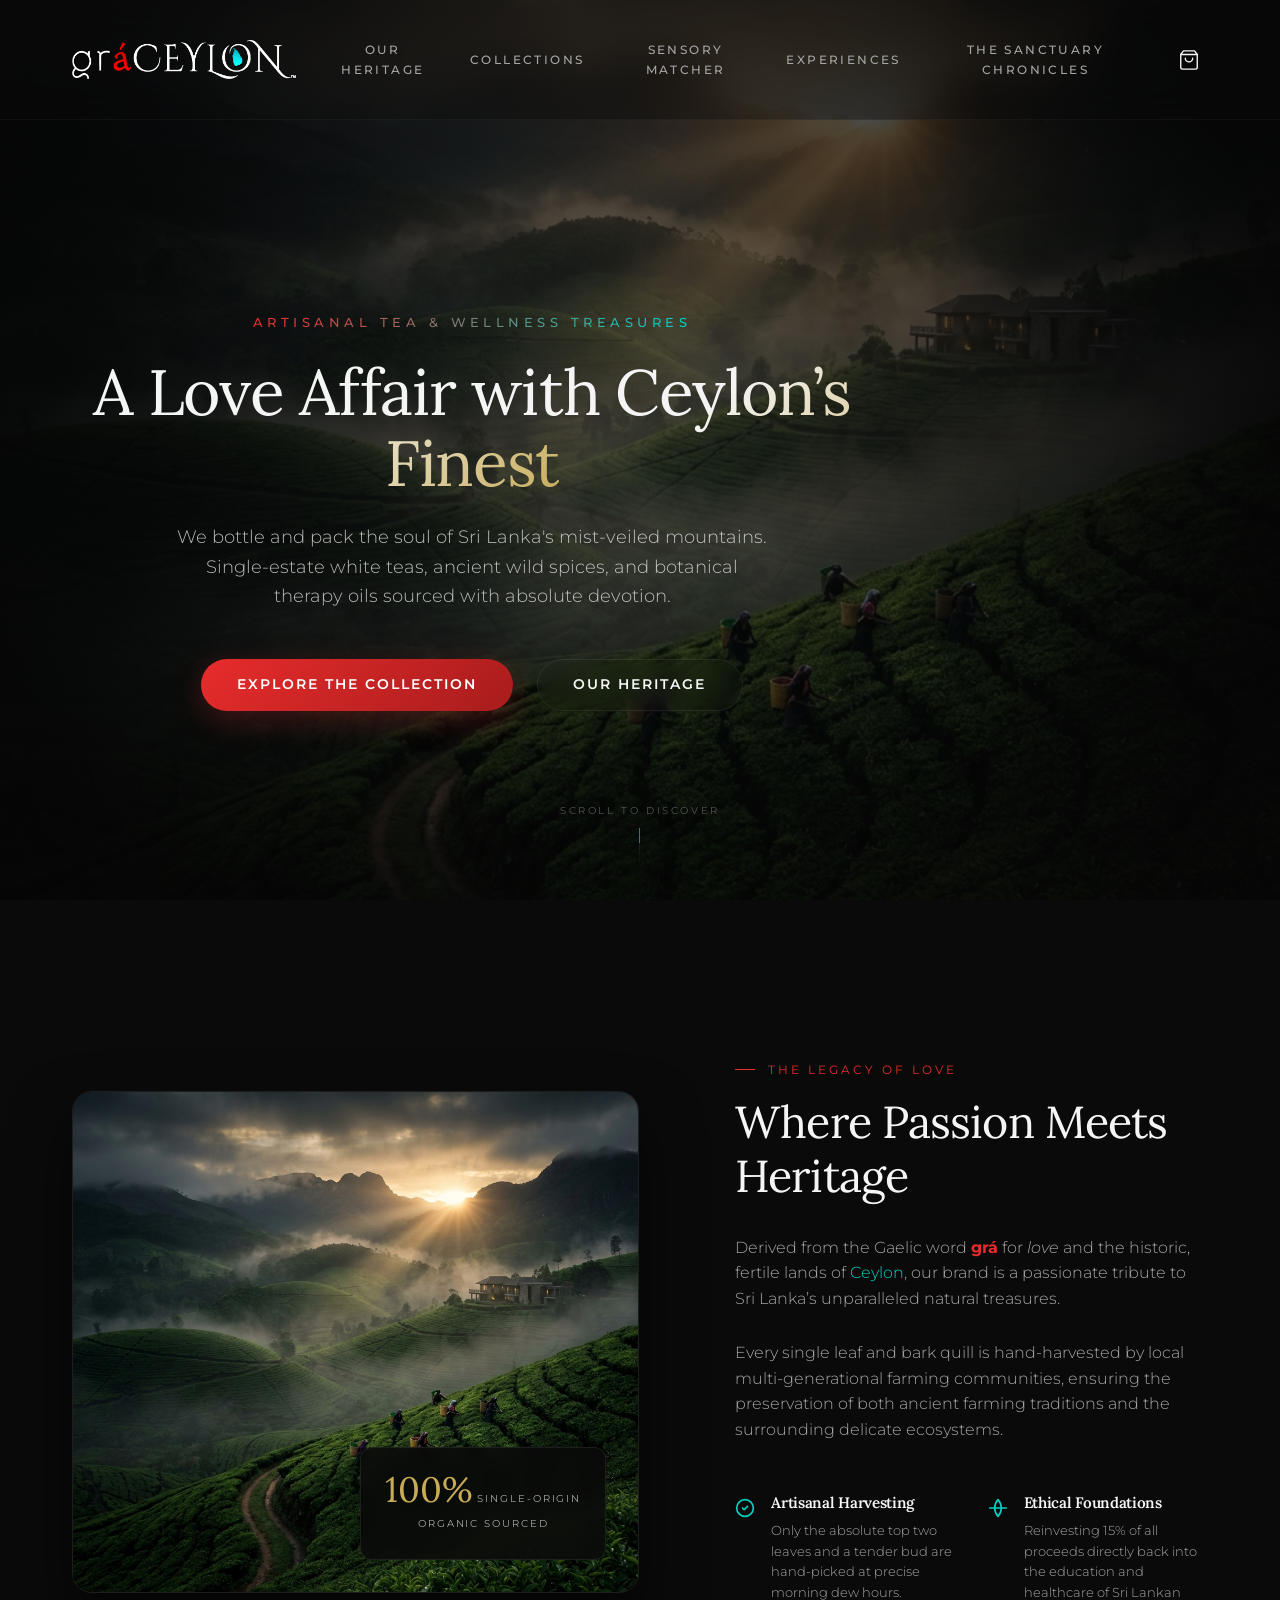
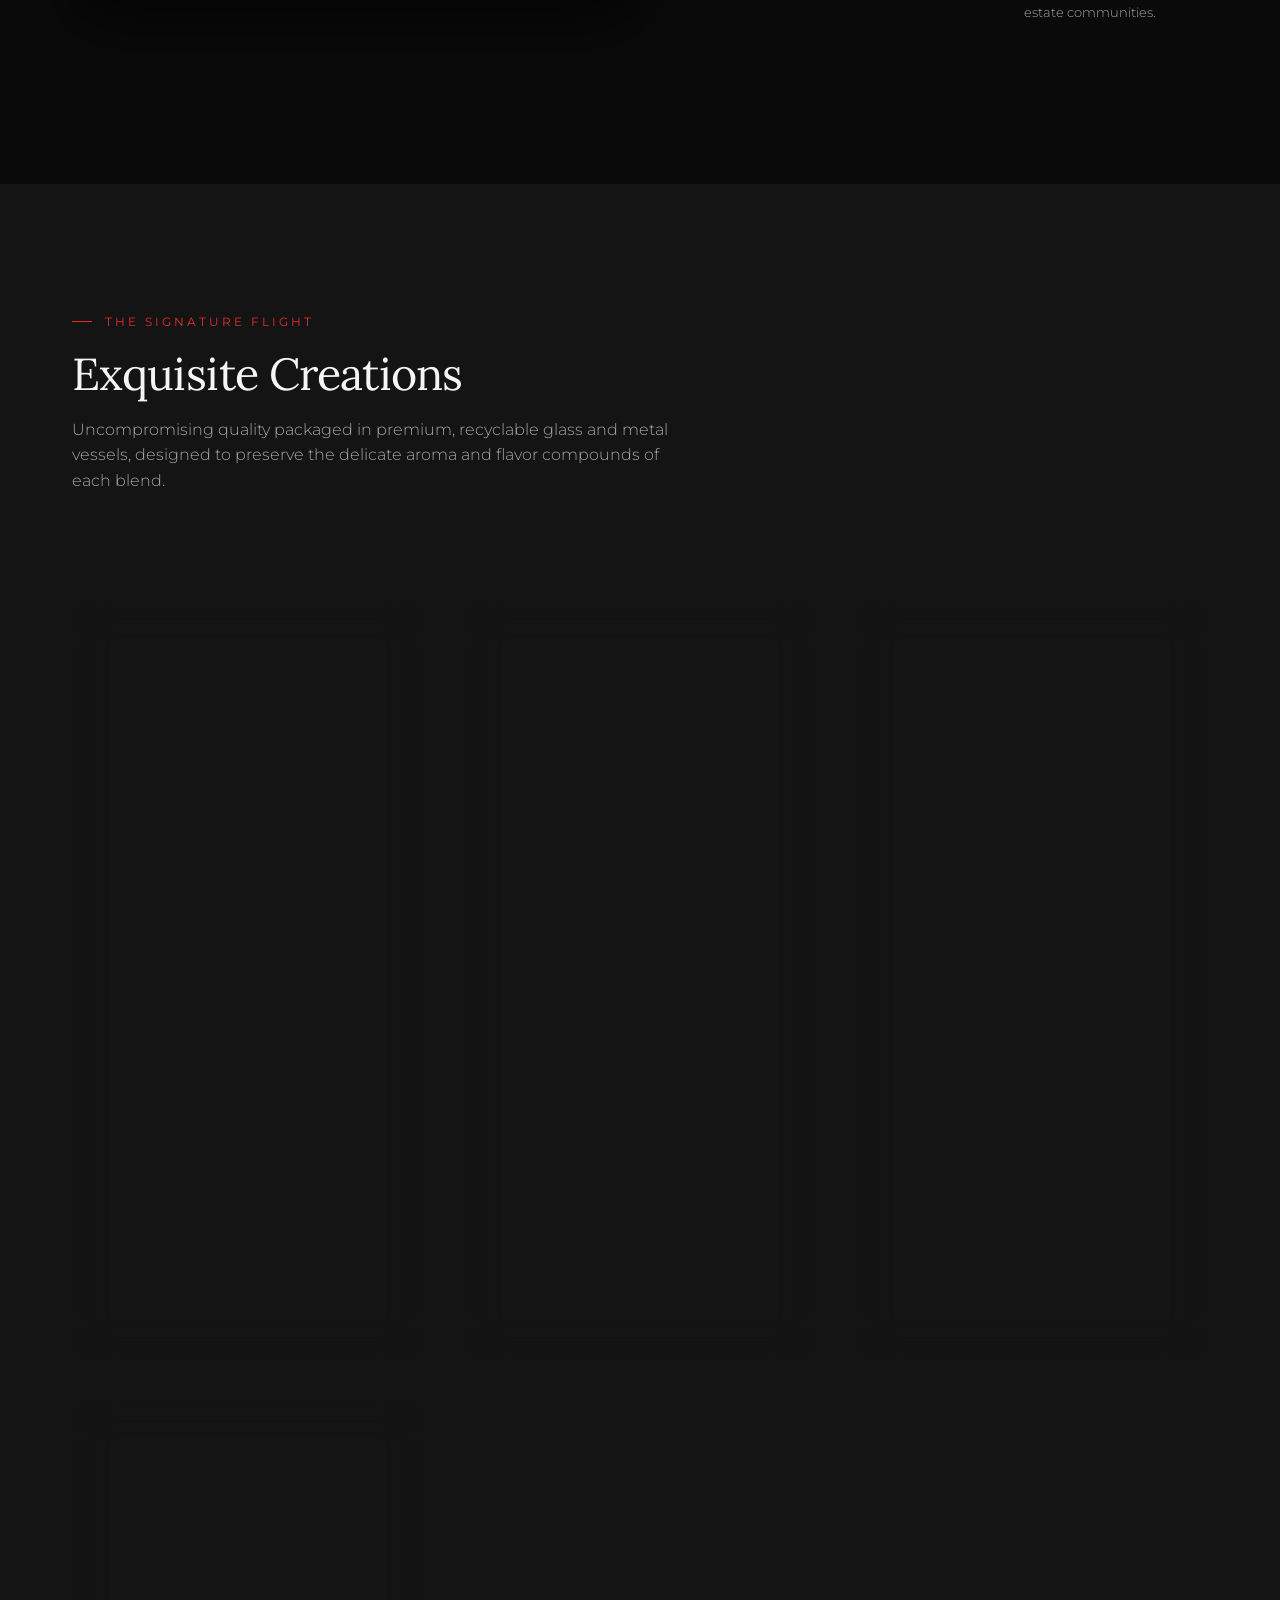
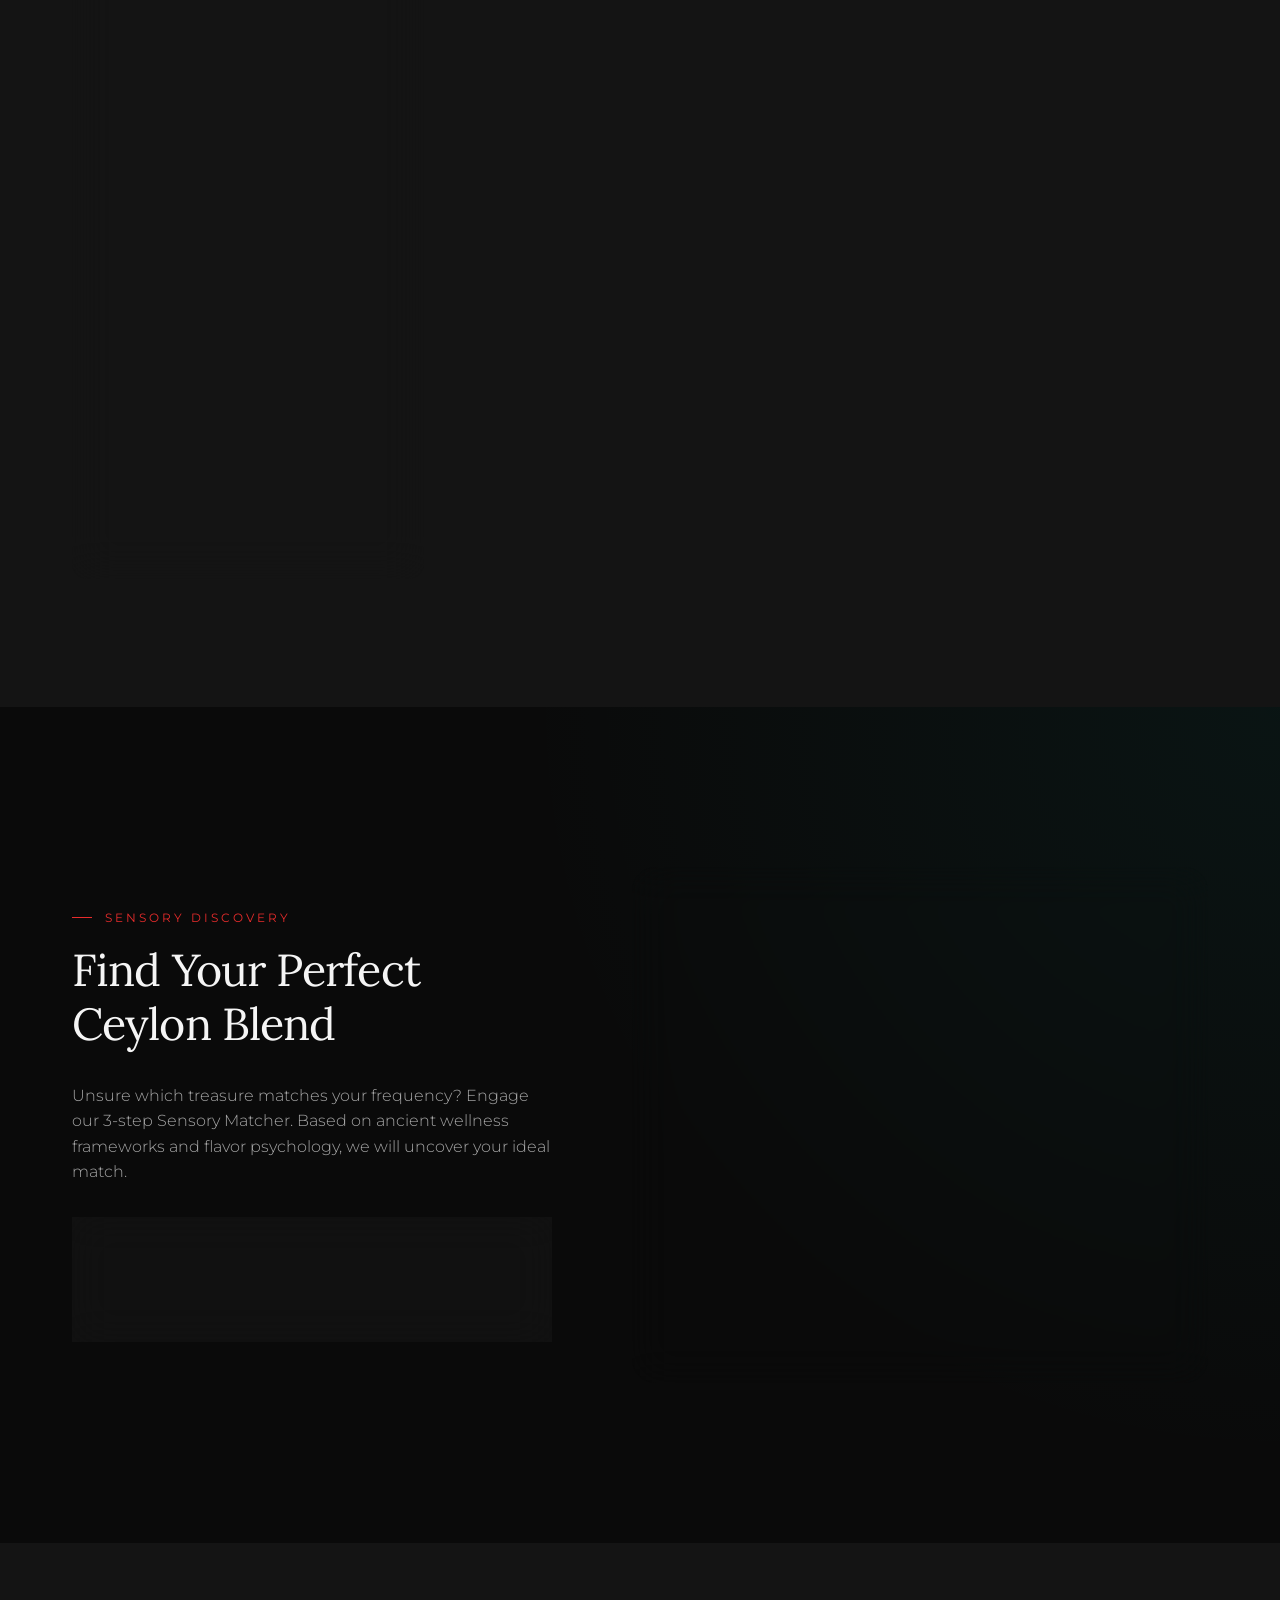
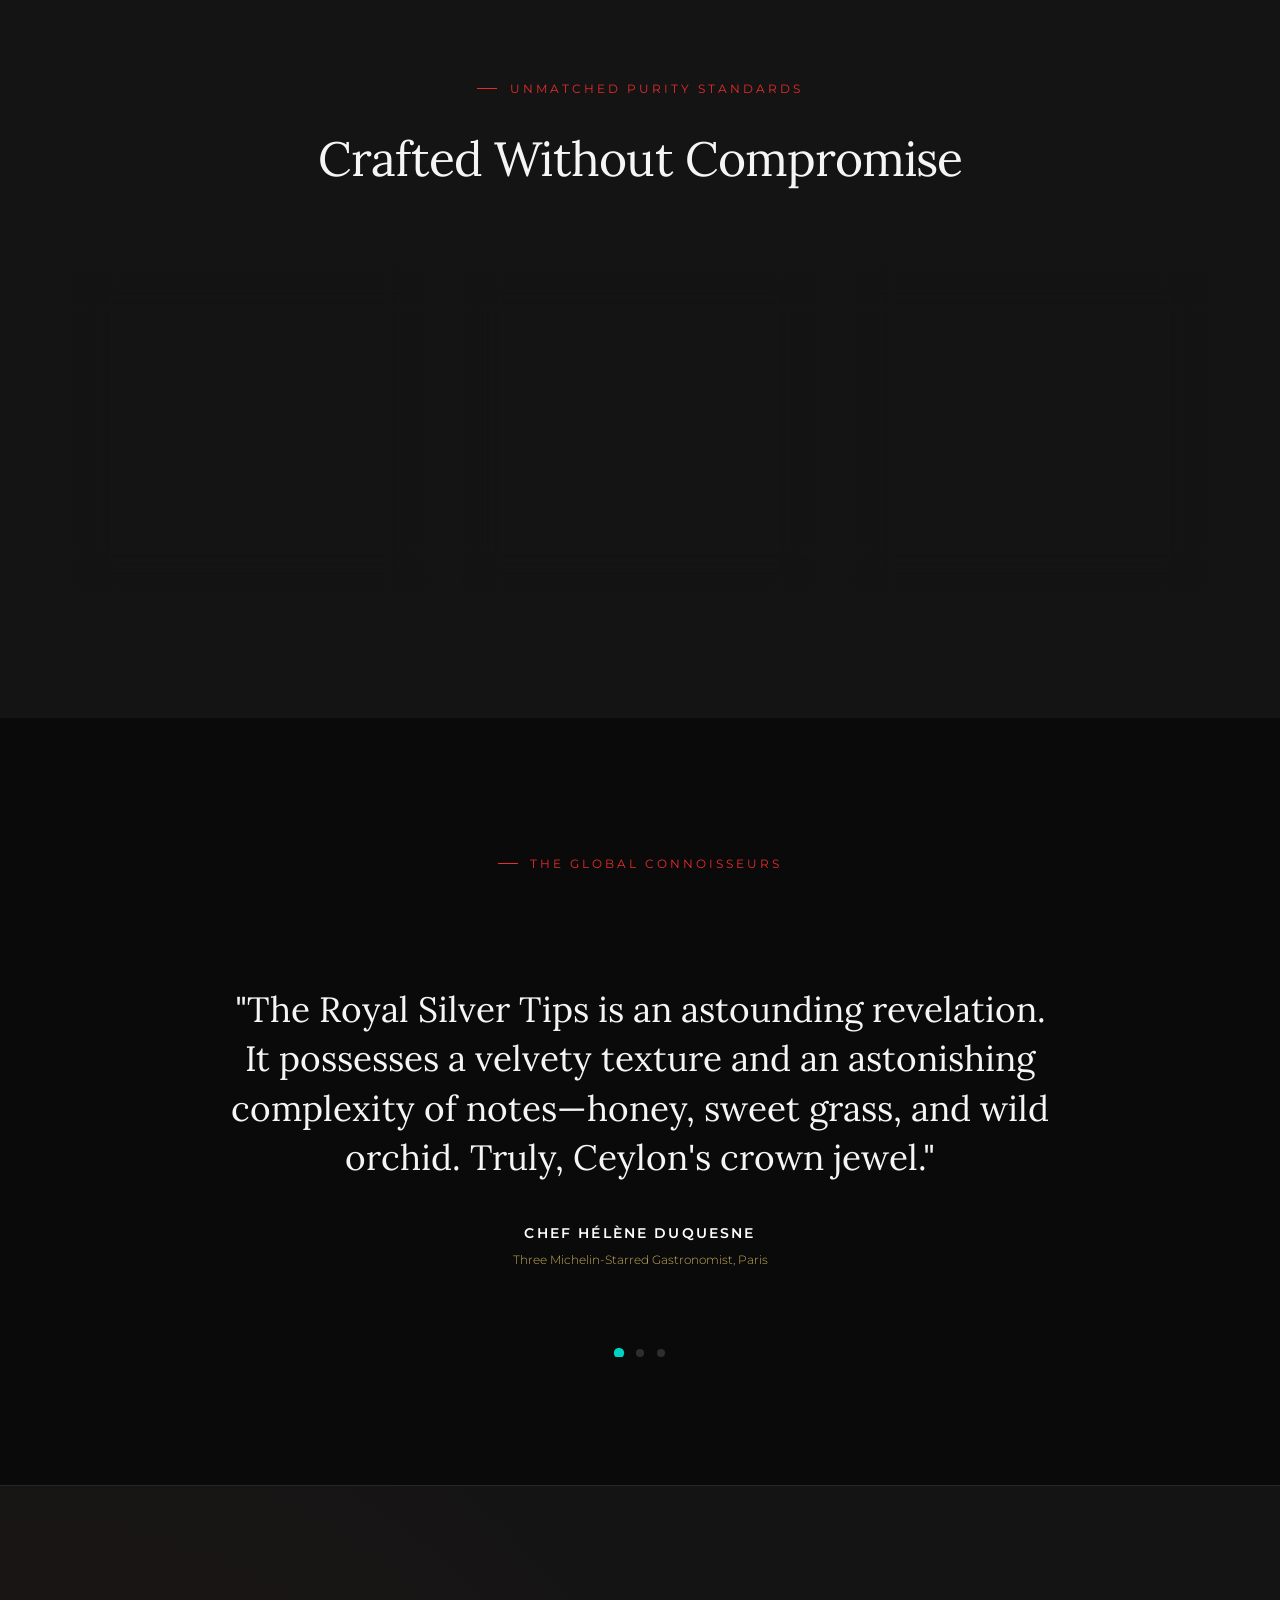
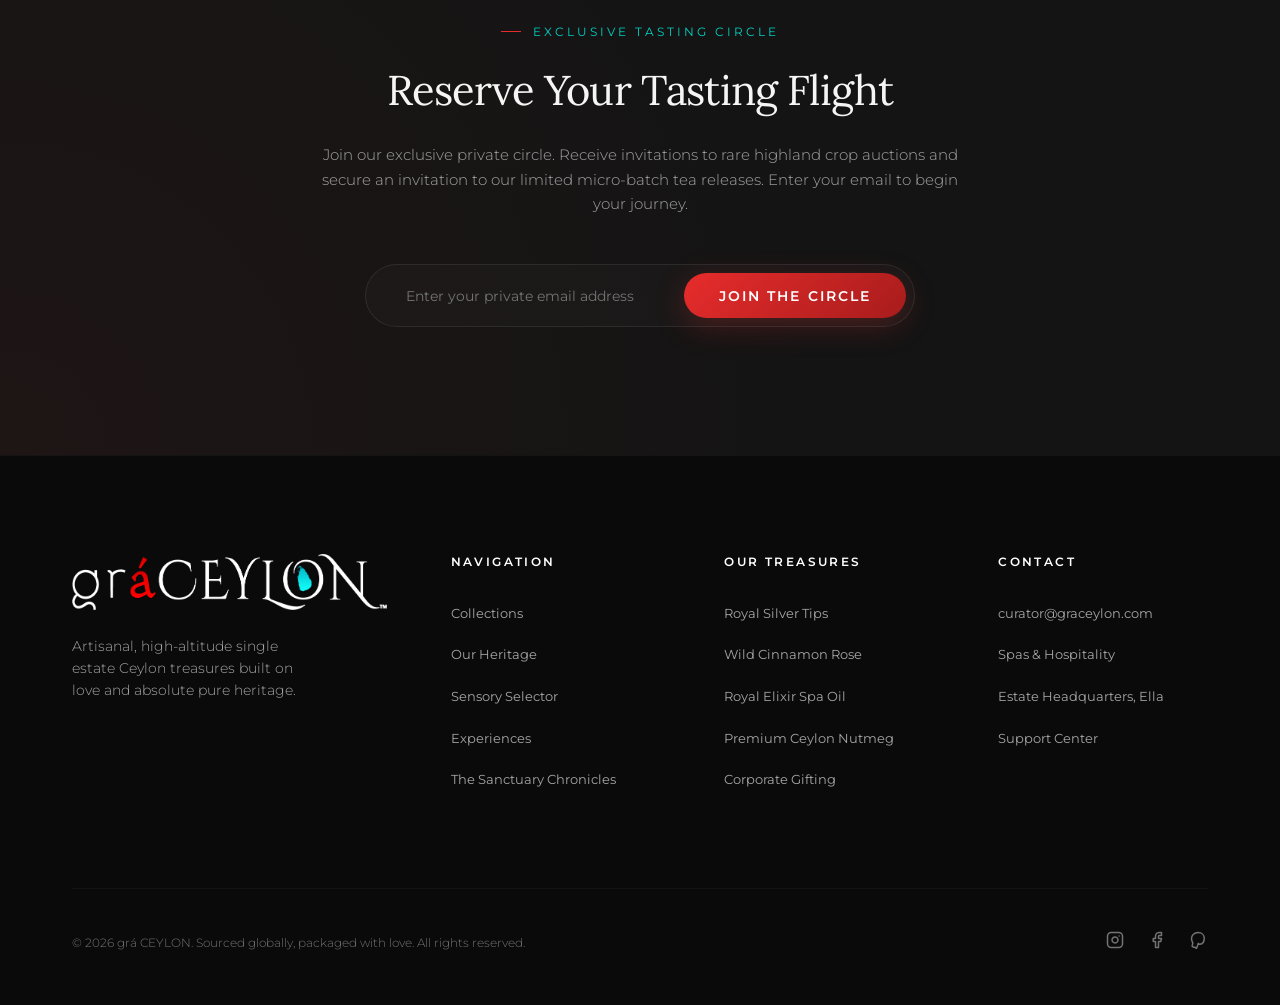
==== commit 8702e7a8: "feat: create main index, collections, and sanctuary-chronicles HTML pages" ====
--- a/Main/index.html
+++ b/Main/index.html
@@ -49,7 +49,7 @@
       <nav aria-label="Main Navigation">
         <ul class="nav-links" id="navLinks">
           <li><a href="#story" class="nav-link" id="navLinkStory">Our Heritage</a></li>
-          <li><a href="#collection" class="nav-link" id="navLinkCollection">The Collection</a></li>
+          <li><a href="collections.html" class="nav-link" id="navLinkCollections">Collections</a></li>
           <li><a href="#selector" class="nav-link" id="navLinkQuiz">Sensory Matcher</a></li>
           <li><a href="#testimonials" class="nav-link" id="navLinkReviews">Experiences</a></li>
           <li><a href="sanctuary-chronicles.html" class="nav-link" id="navLinkBlog">The Sanctuary Chronicles</a></li>
@@ -552,7 +552,7 @@
         <div>
           <h4 class="footer-title">Navigation</h4>
           <ul class="footer-links">
-            <li><a href="#collection">The Collection</a></li>
+            <li><a href="collections.html">Collections</a></li>
             <li><a href="#story">Our Heritage</a></li>
             <li><a href="#selector">Sensory Selector</a></li>
             <li><a href="#testimonials">Experiences</a></li>
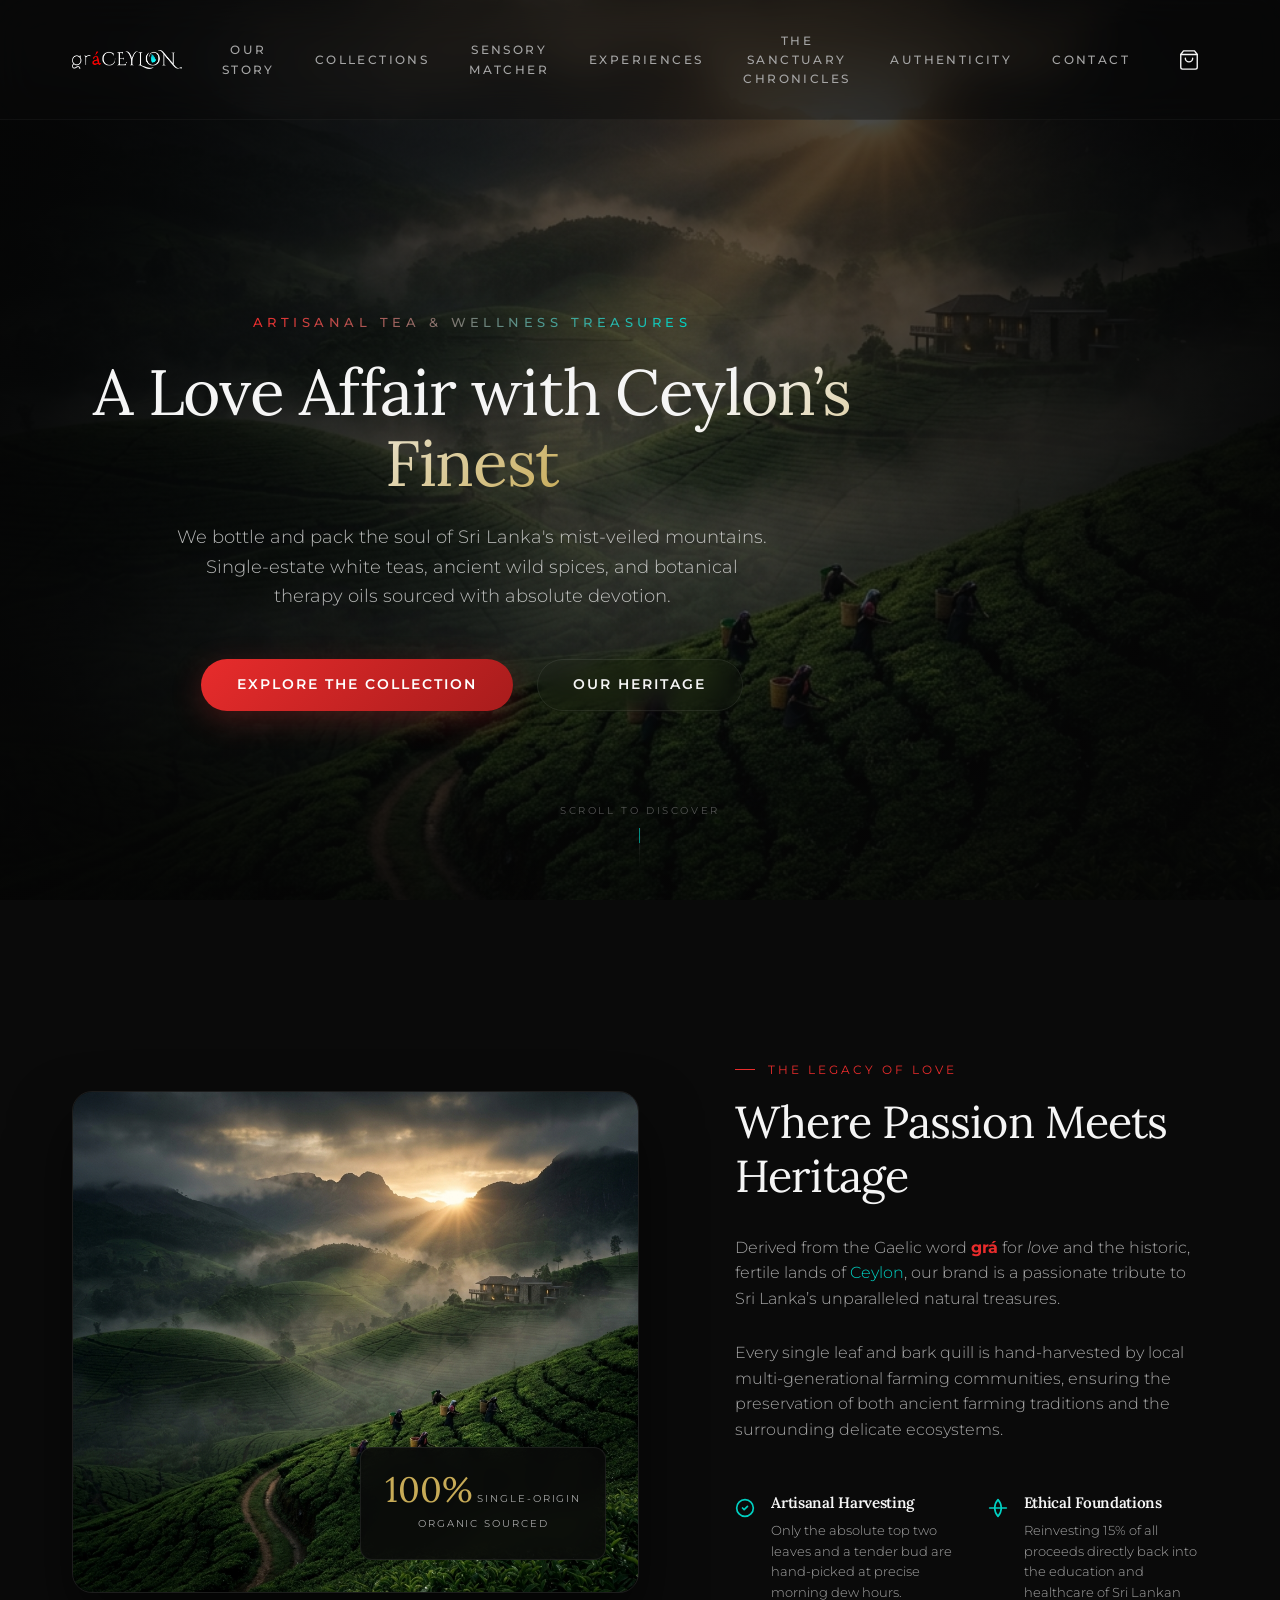
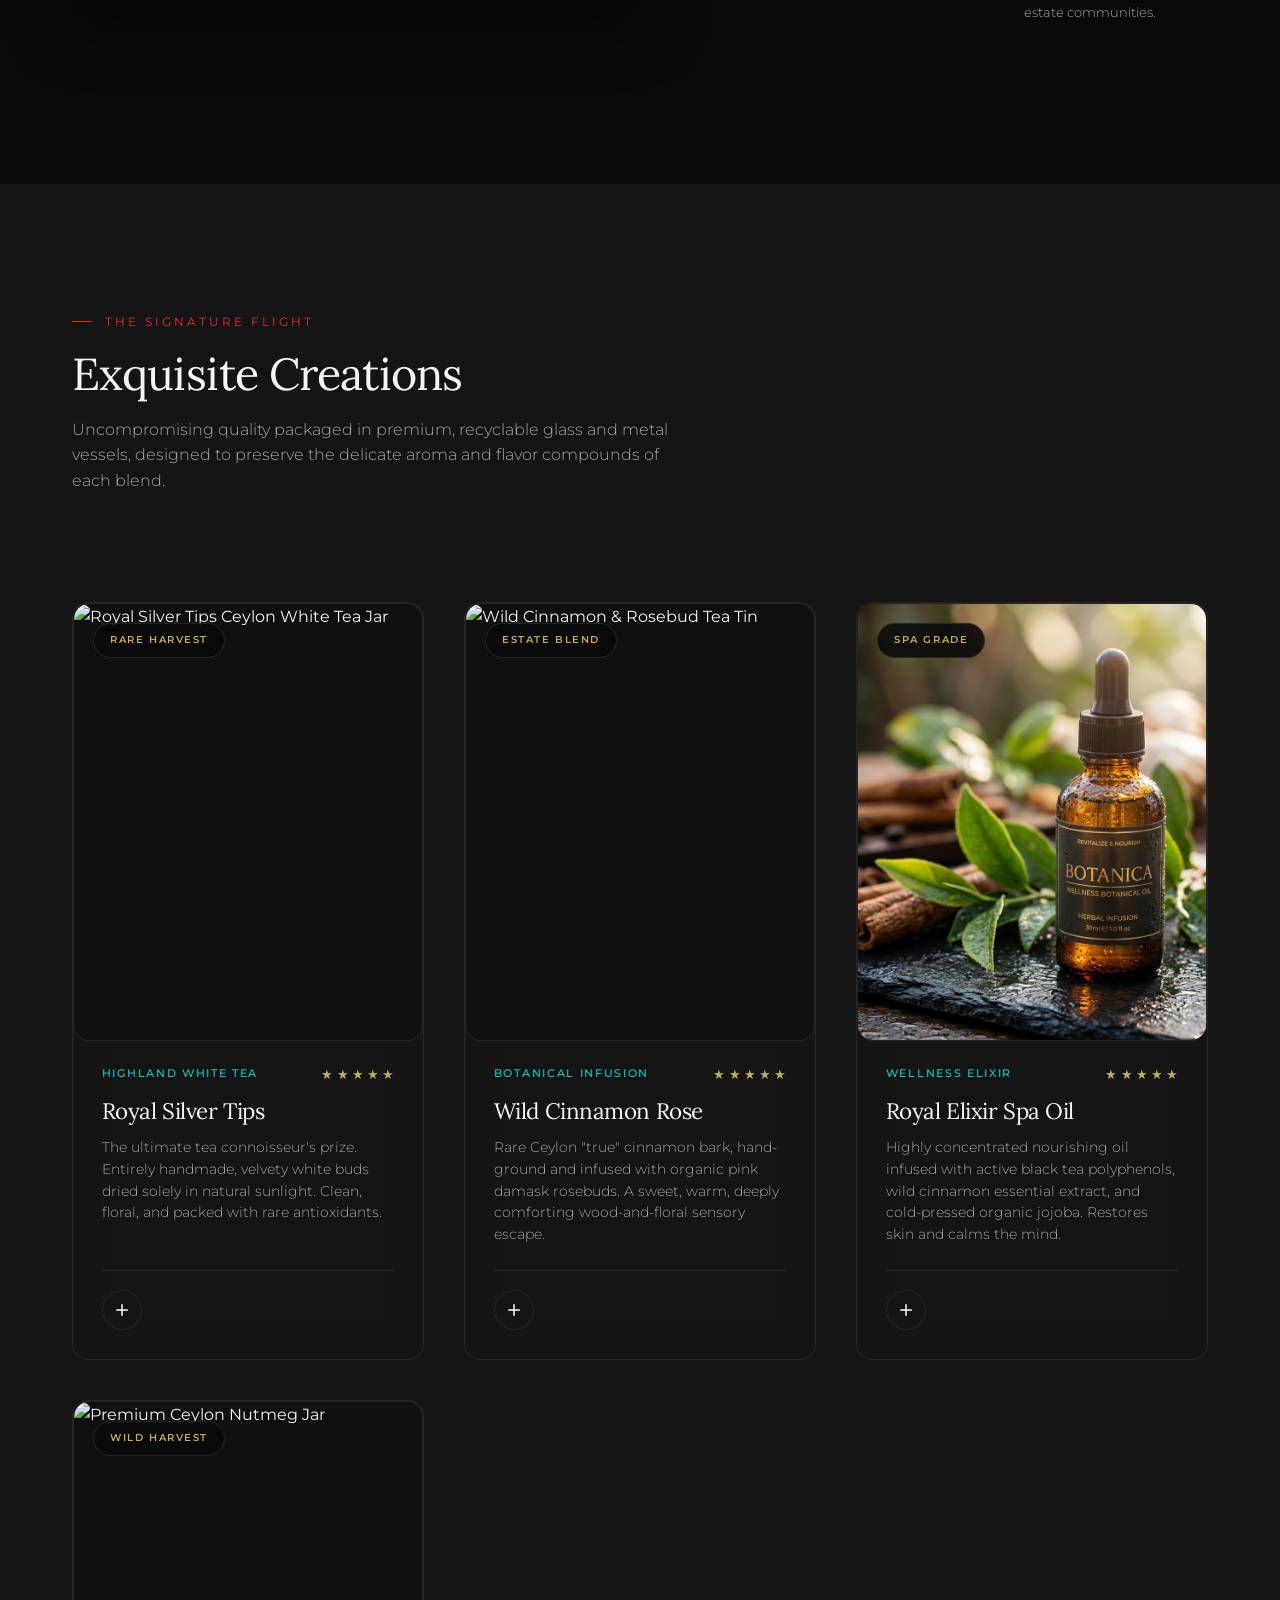
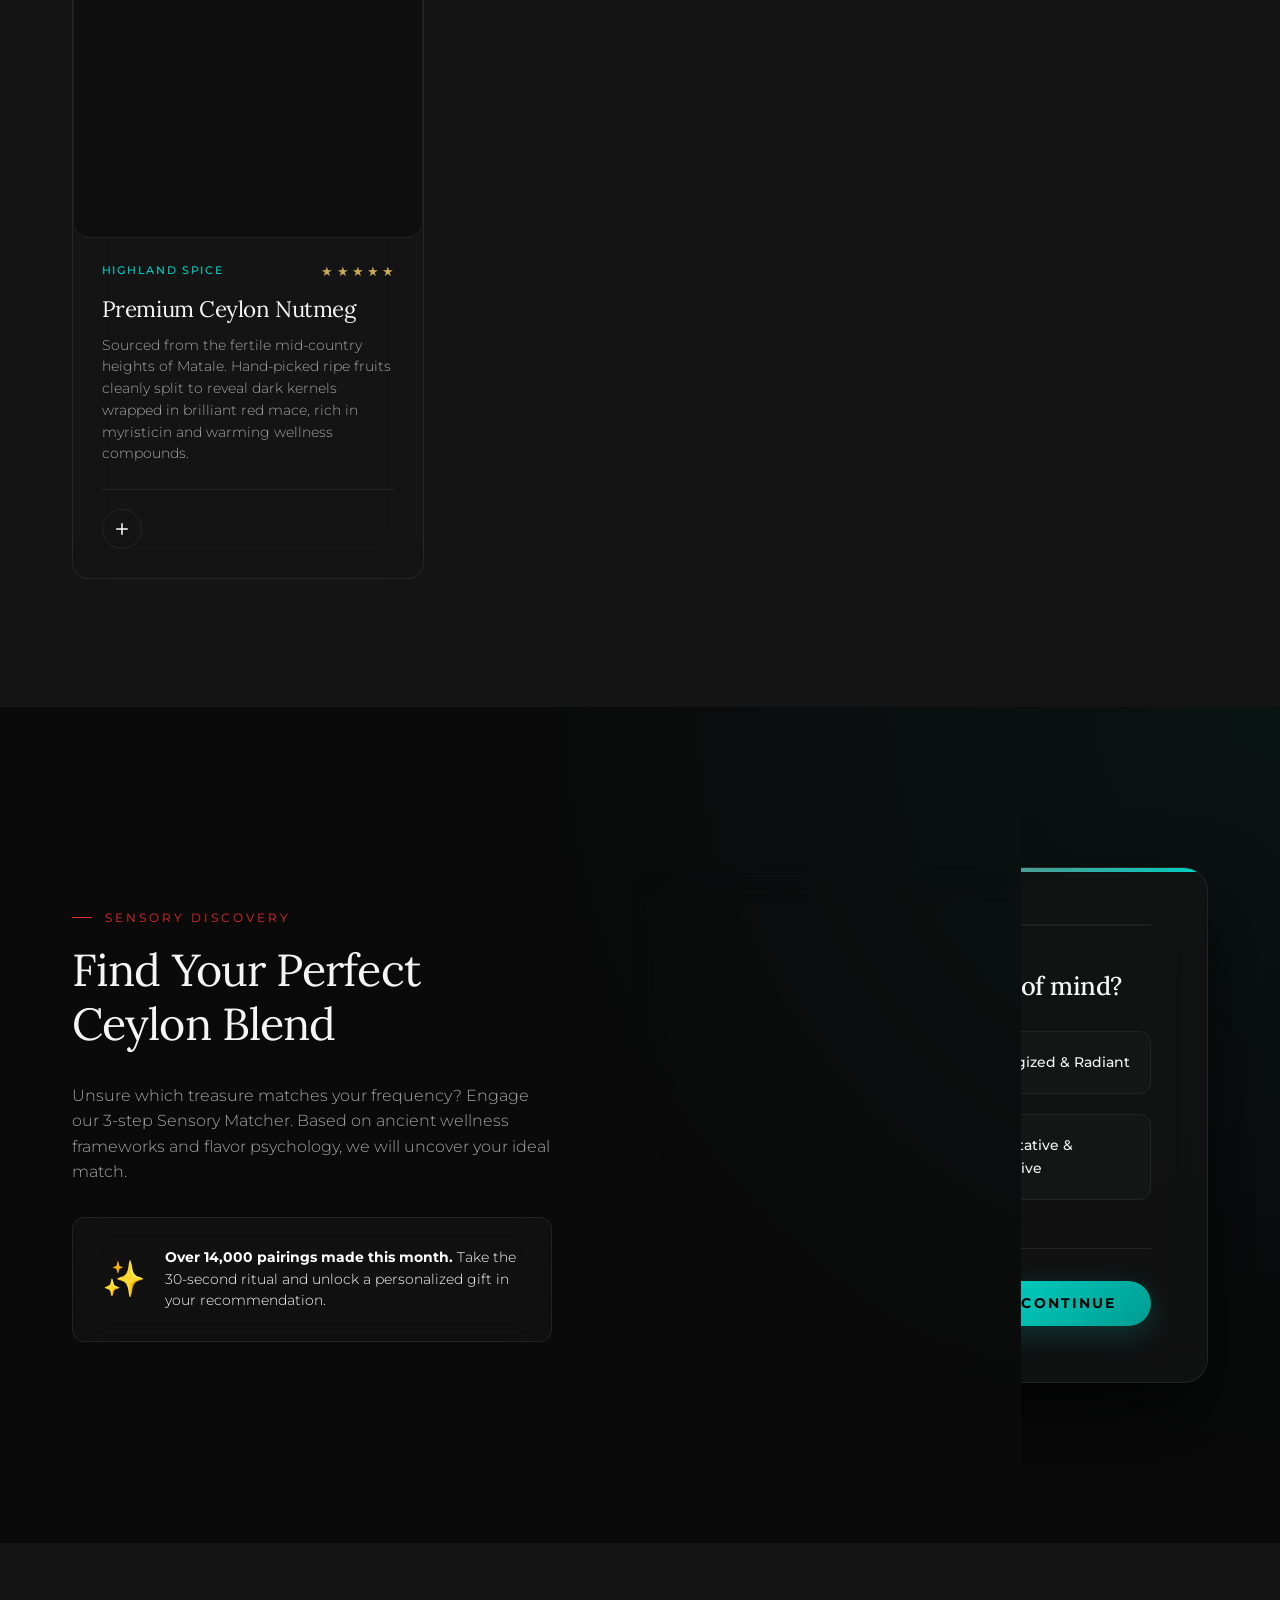
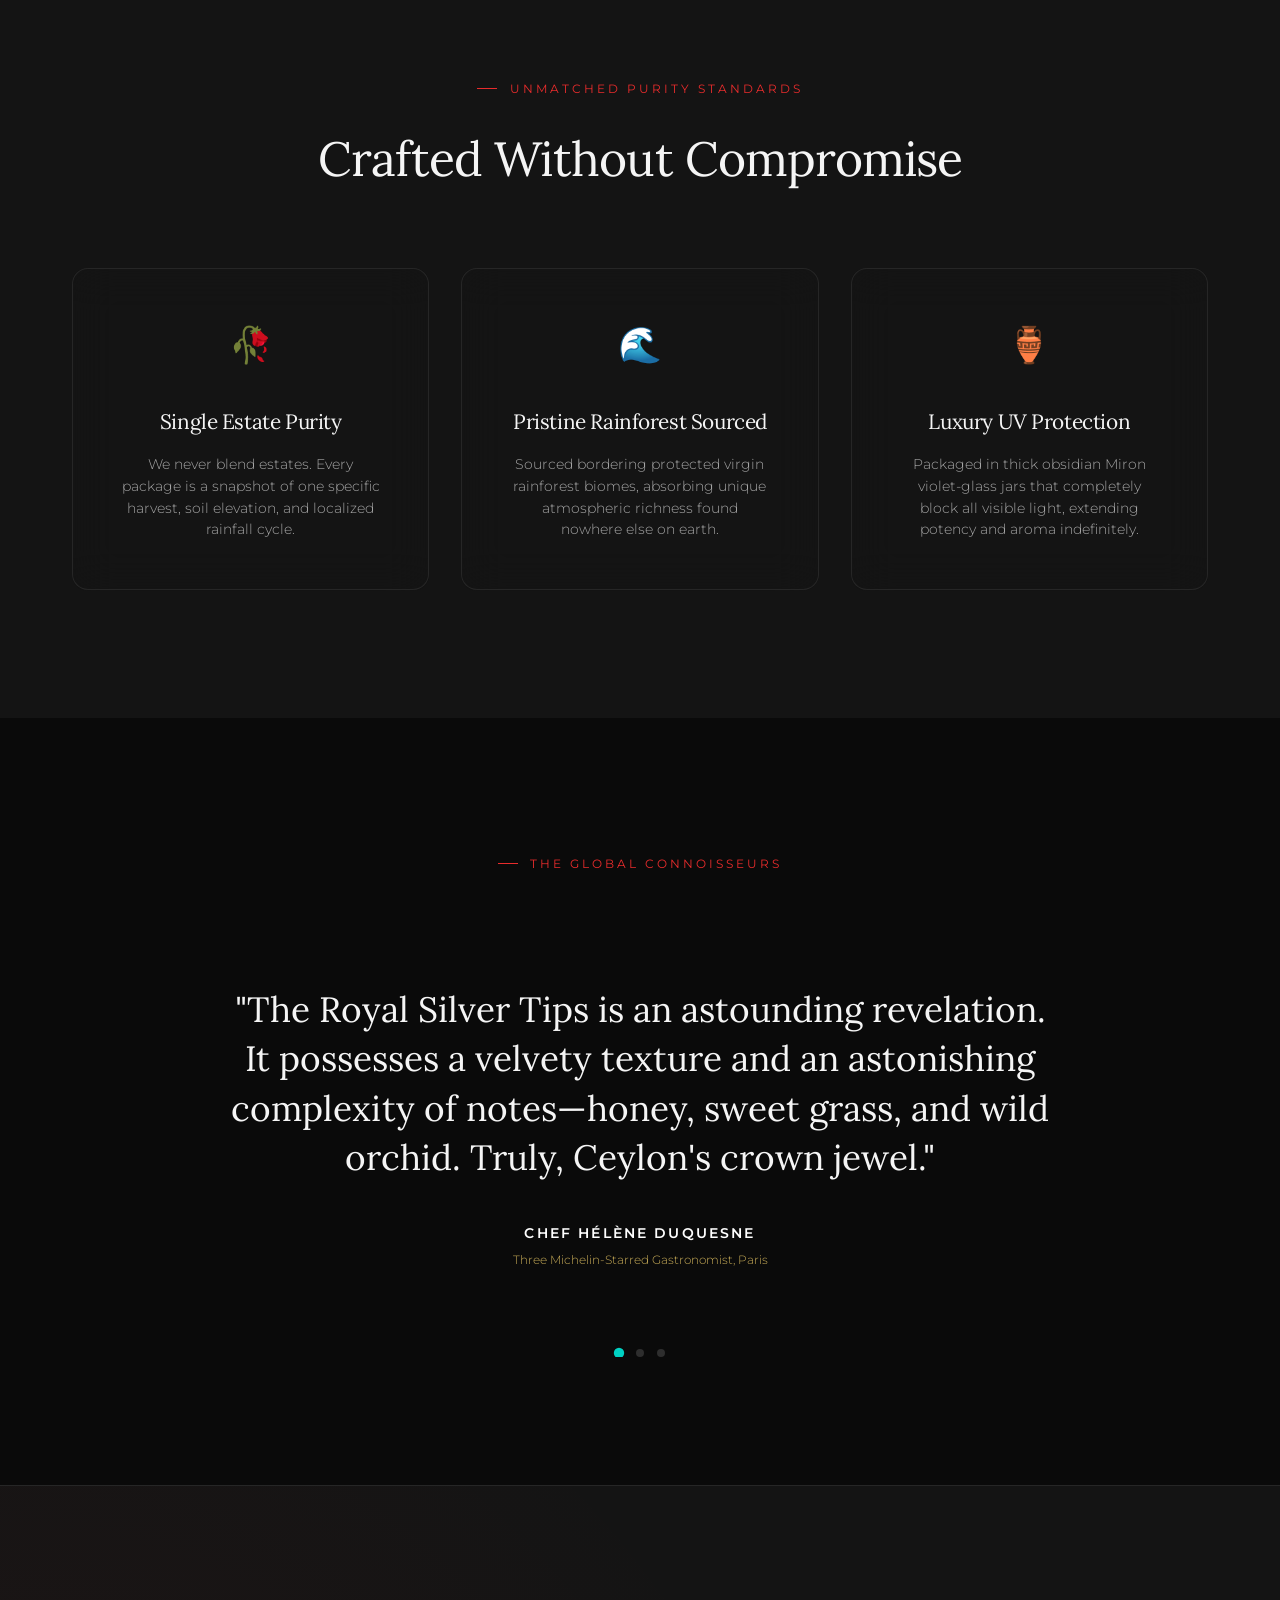
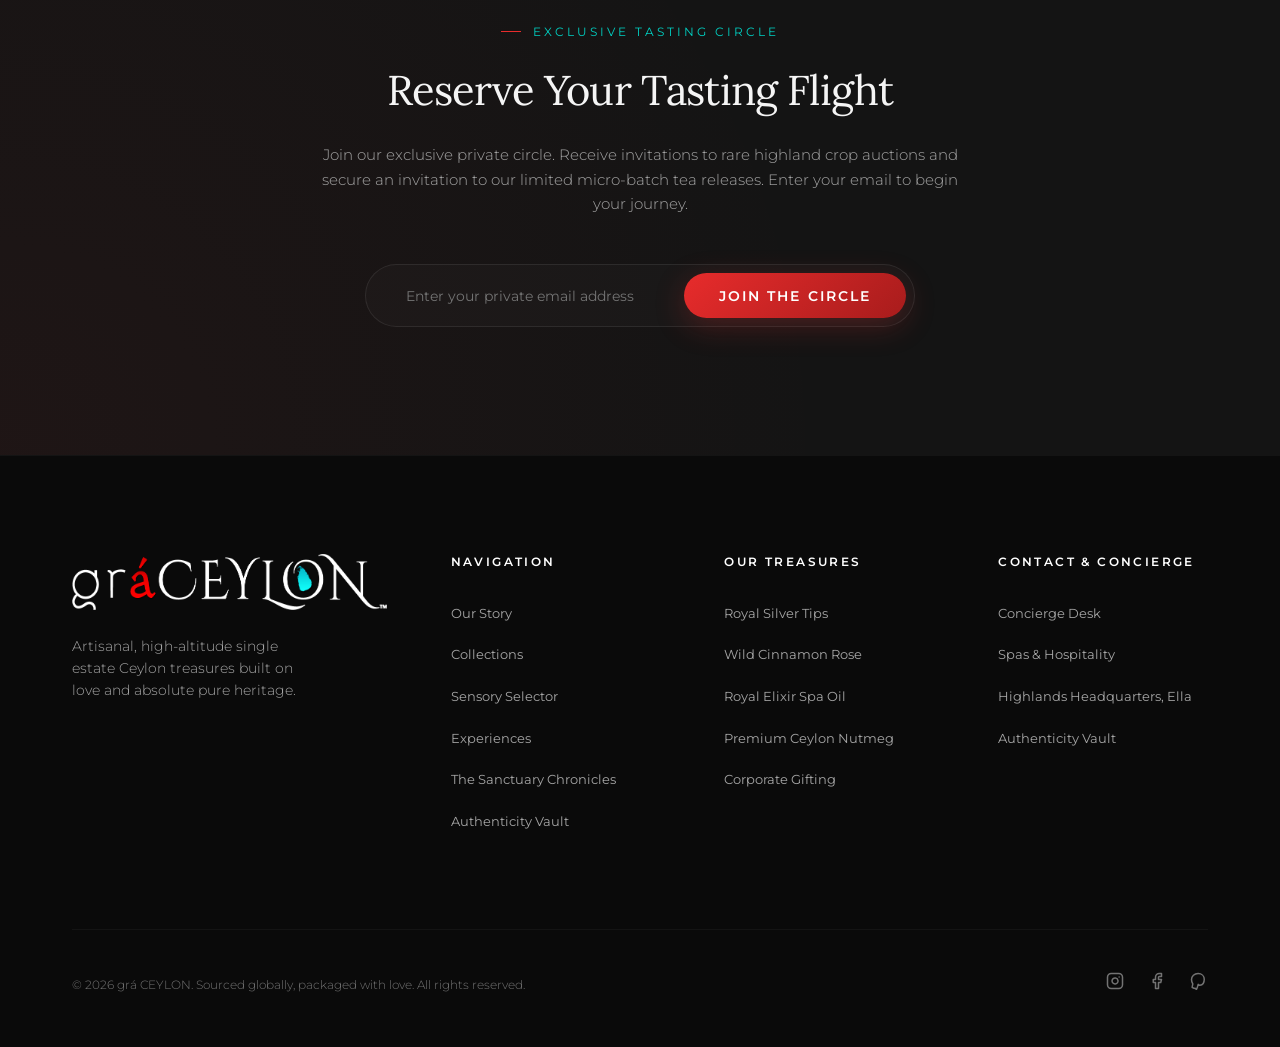
==== commit 58e9f671: "contact page" ====
--- a/Main/index.html
+++ b/Main/index.html
@@ -48,11 +48,13 @@
 
       <nav aria-label="Main Navigation">
         <ul class="nav-links" id="navLinks">
-          <li><a href="#story" class="nav-link" id="navLinkStory">Our Heritage</a></li>
+          <li><a href="about.html" class="nav-link" id="navLinkStory">Our Story</a></li>
           <li><a href="collections.html" class="nav-link" id="navLinkCollections">Collections</a></li>
           <li><a href="#selector" class="nav-link" id="navLinkQuiz">Sensory Matcher</a></li>
           <li><a href="#testimonials" class="nav-link" id="navLinkReviews">Experiences</a></li>
           <li><a href="sanctuary-chronicles.html" class="nav-link" id="navLinkBlog">The Sanctuary Chronicles</a></li>
+          <li><a href="verify.html" class="nav-link" id="navLinkVerify">Authenticity</a></li>
+          <li><a href="contact.html" class="nav-link" id="navLinkContact">Contact</a></li>
         </ul>
       </nav>
 
@@ -552,11 +554,12 @@
         <div>
           <h4 class="footer-title">Navigation</h4>
           <ul class="footer-links">
+            <li><a href="about.html">Our Story</a></li>
             <li><a href="collections.html">Collections</a></li>
-            <li><a href="#story">Our Heritage</a></li>
             <li><a href="#selector">Sensory Selector</a></li>
             <li><a href="#testimonials">Experiences</a></li>
             <li><a href="sanctuary-chronicles.html">The Sanctuary Chronicles</a></li>
+            <li><a href="verify.html">Authenticity Vault</a></li>
           </ul>
         </div>
 
@@ -572,12 +575,12 @@
         </div>
 
         <div>
-          <h4 class="footer-title">Contact</h4>
+          <h4 class="footer-title">Contact &amp; Concierge</h4>
           <ul class="footer-links">
-            <li><a href="#">curator@graceylon.com</a></li>
-            <li><a href="#">Spas &amp; Hospitality</a></li>
-            <li><a href="#">Estate Headquarters, Ella</a></li>
-            <li><a href="#">Support Center</a></li>
+            <li><a href="contact.html">Concierge Desk</a></li>
+            <li><a href="contact.html#channels">Spas &amp; Hospitality</a></li>
+            <li><a href="contact.html#mapStage">Highlands Headquarters, Ella</a></li>
+            <li><a href="verify.html">Authenticity Vault</a></li>
           </ul>
         </div>
       </div>
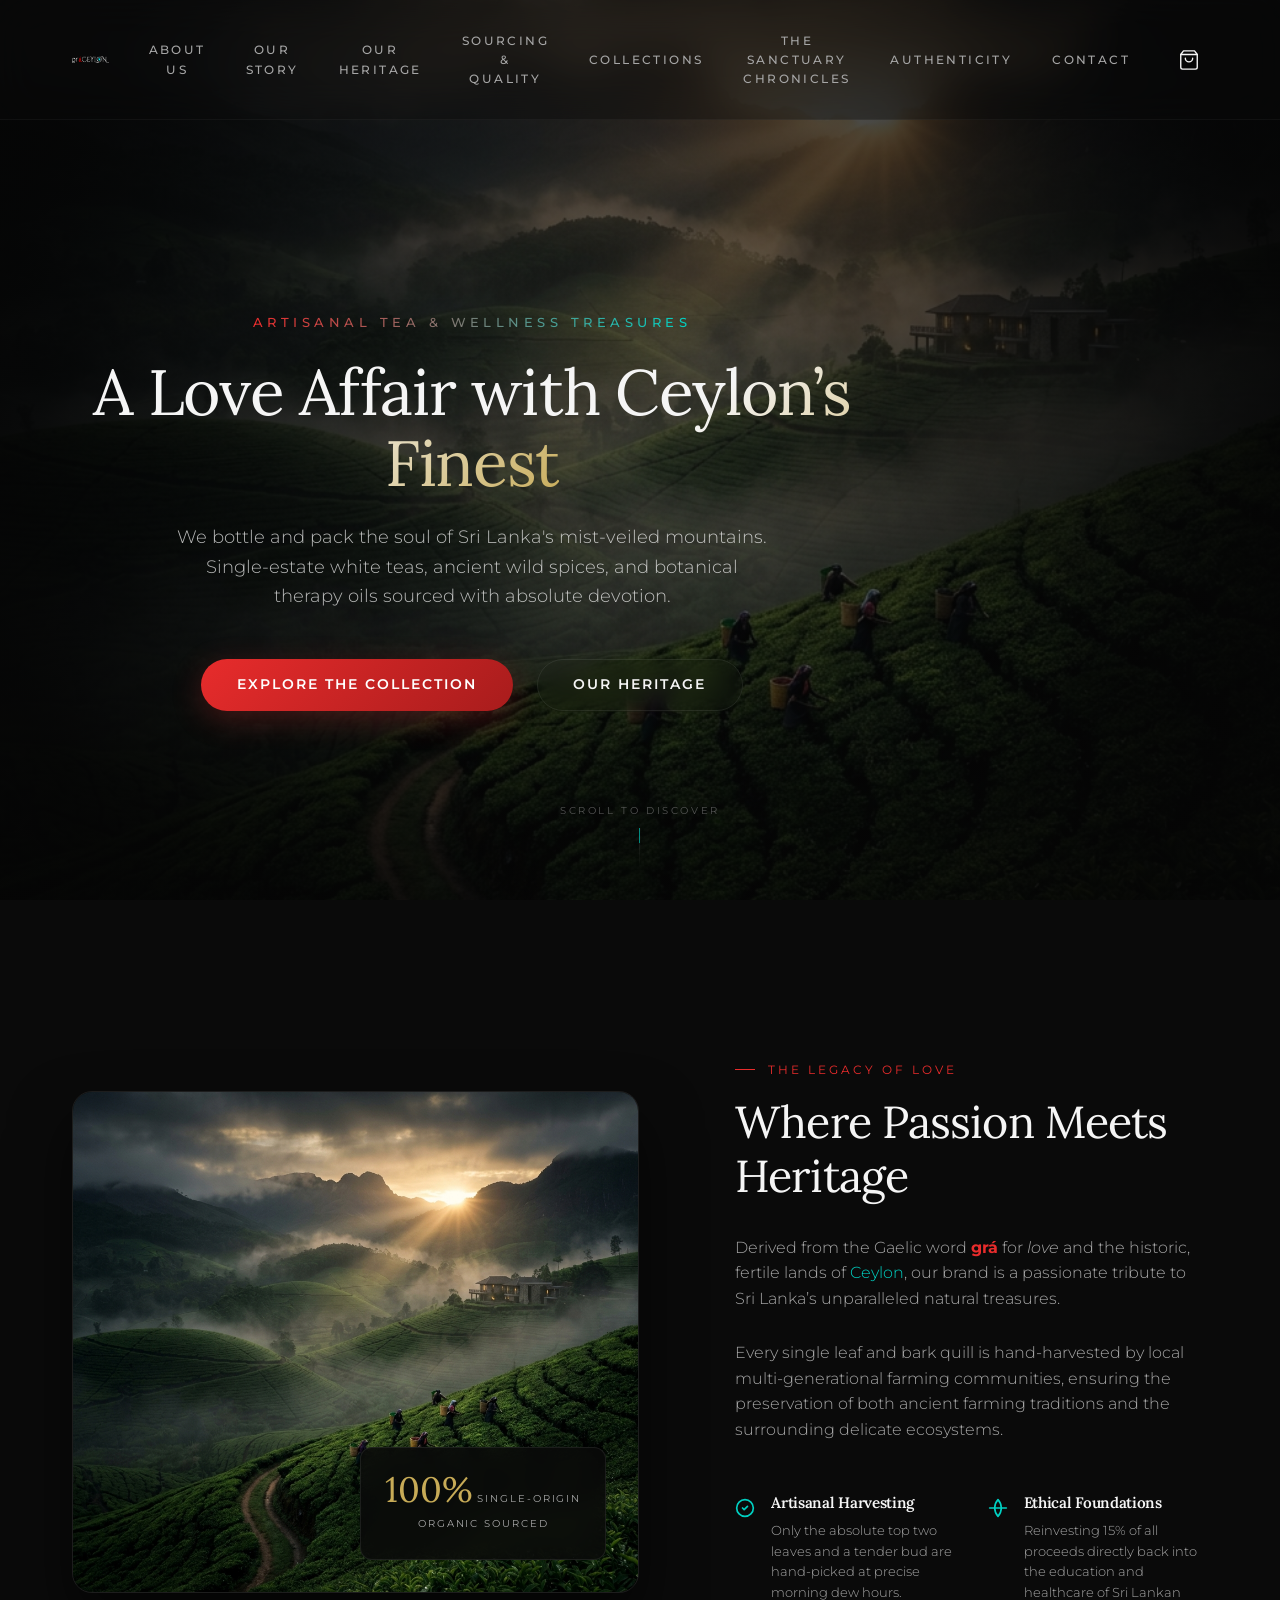
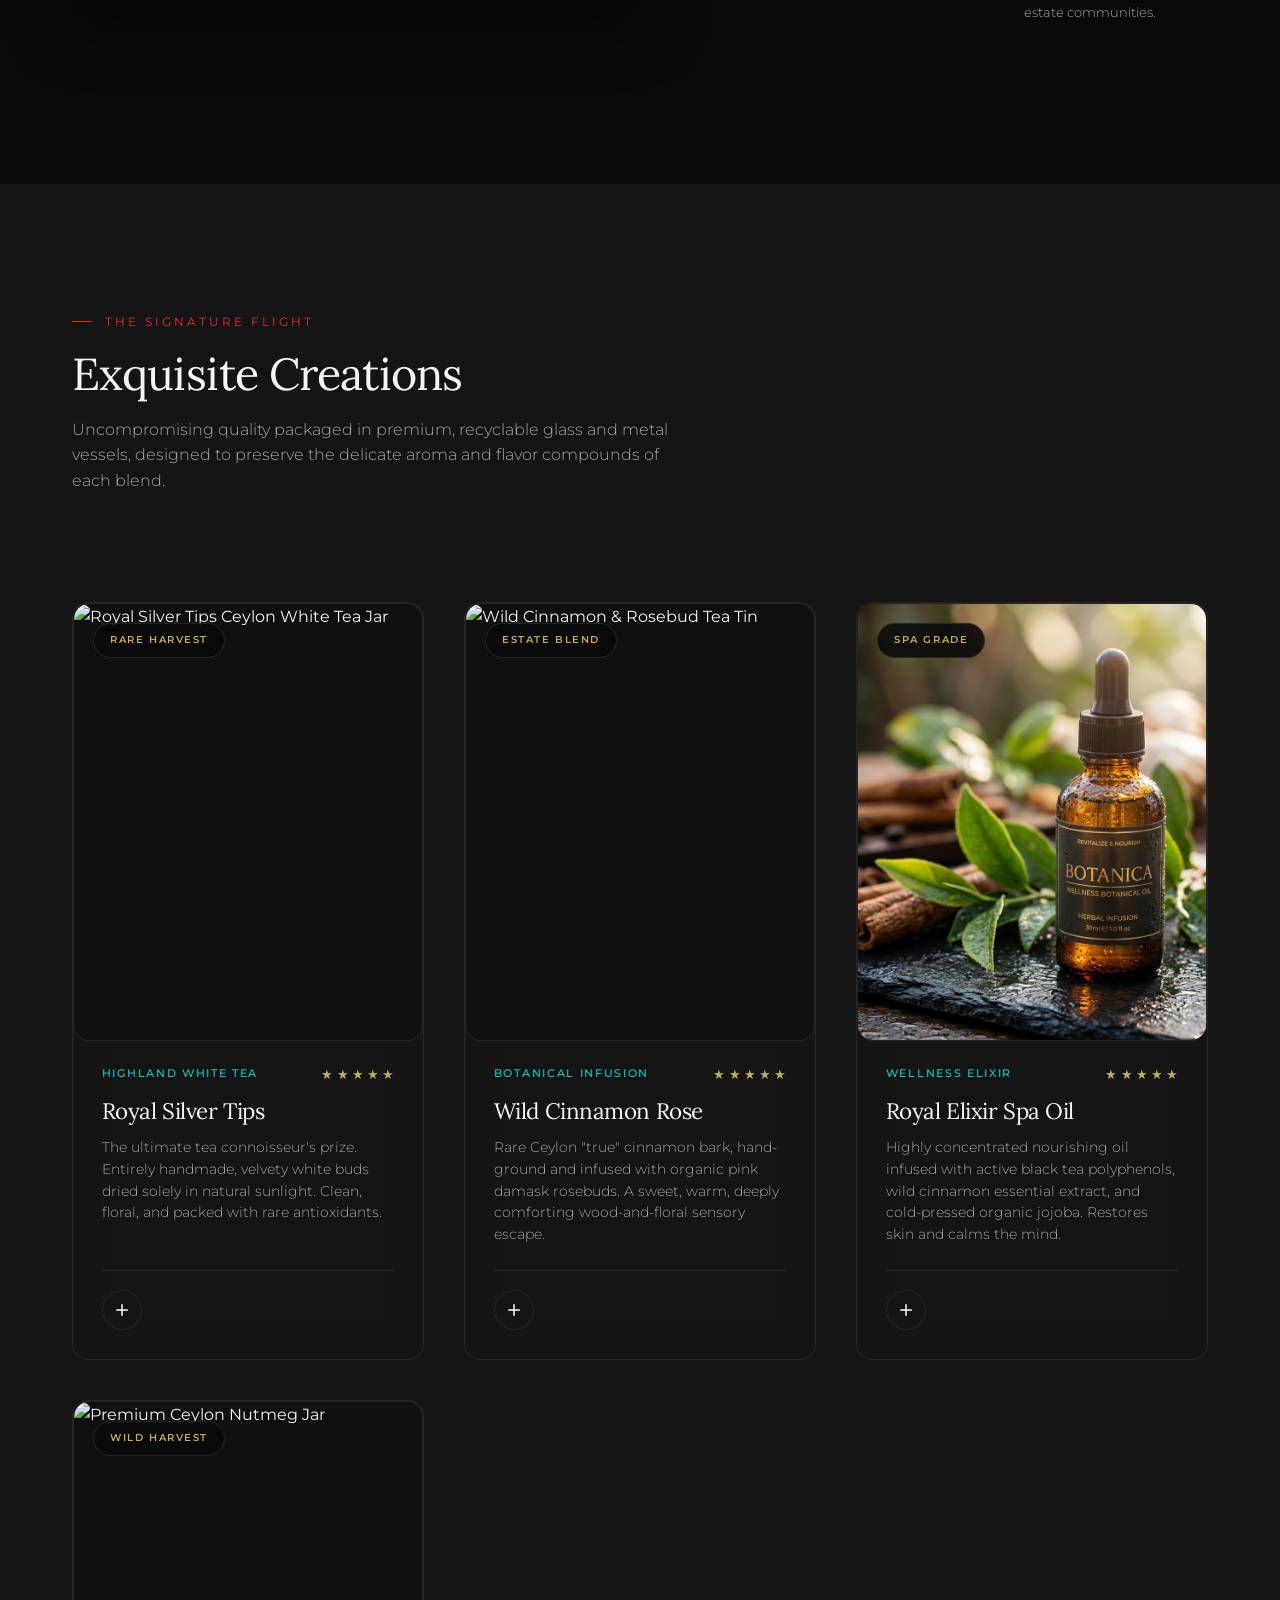
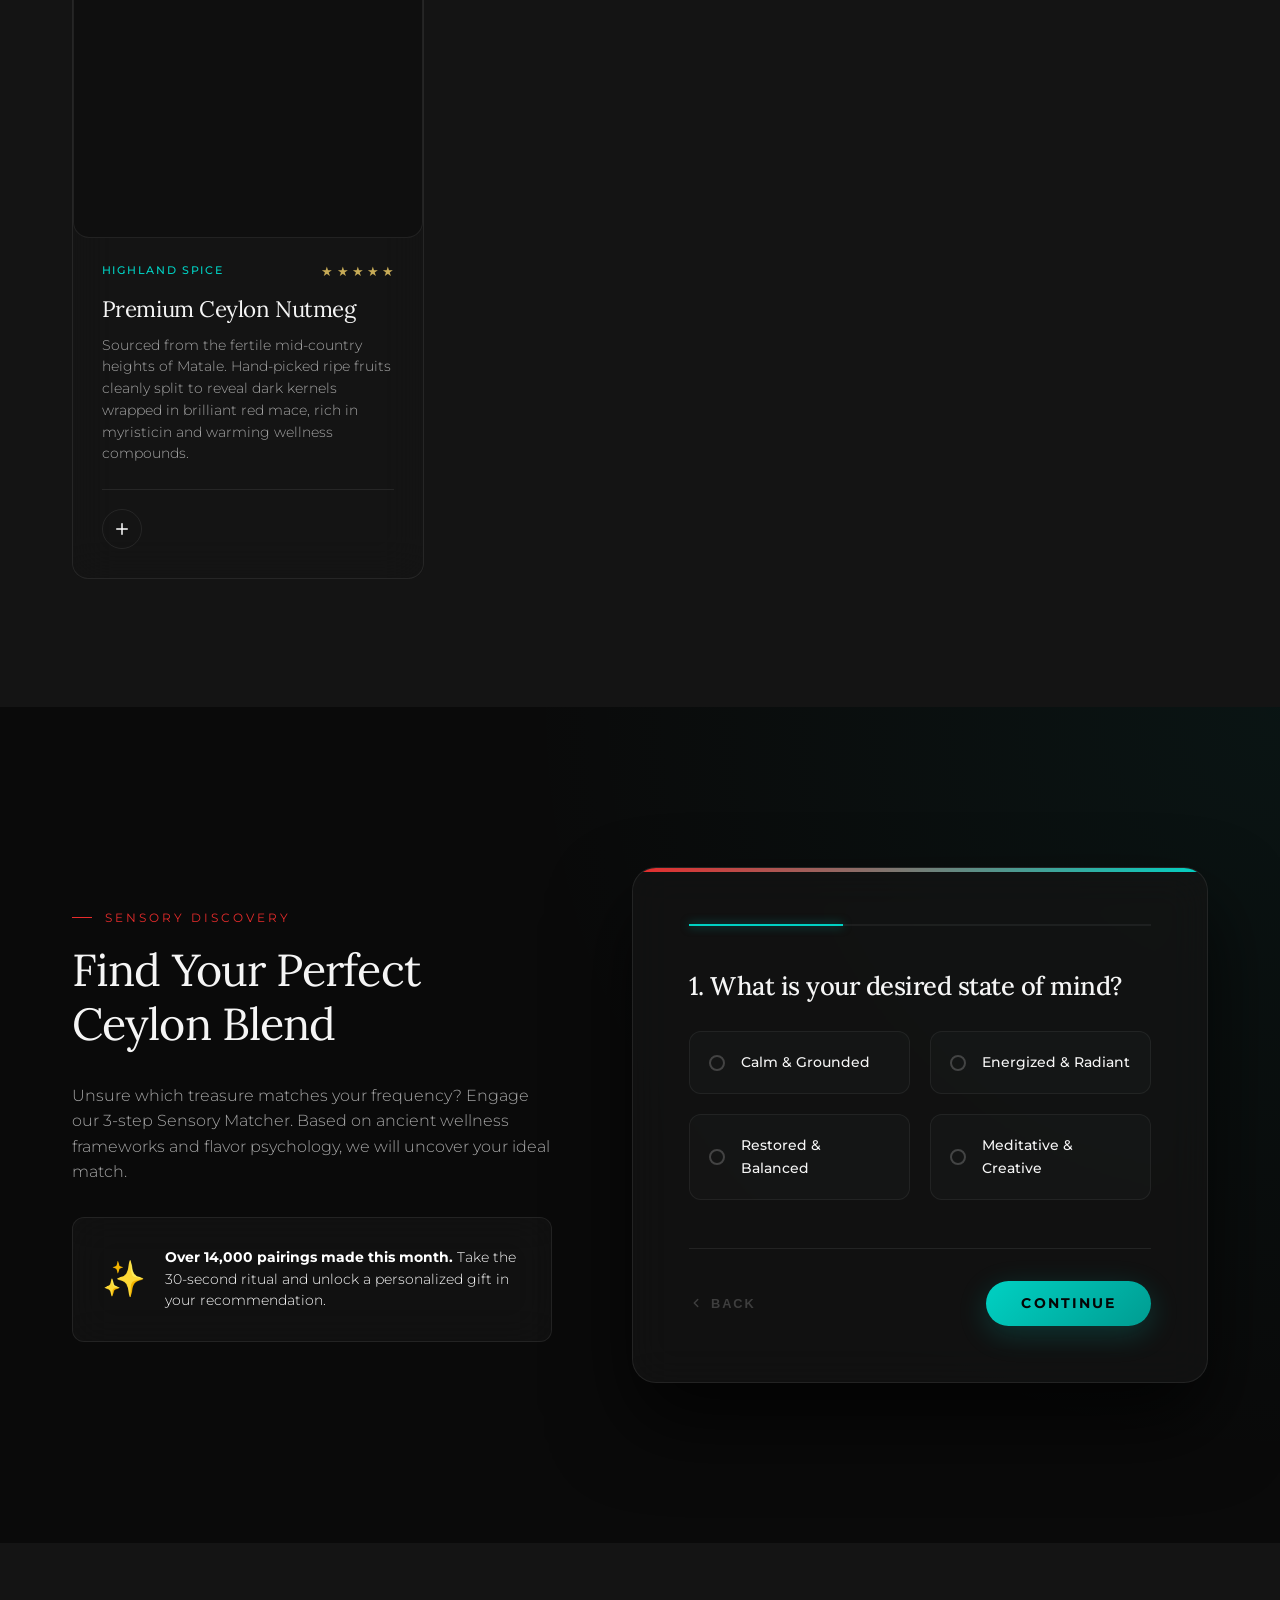
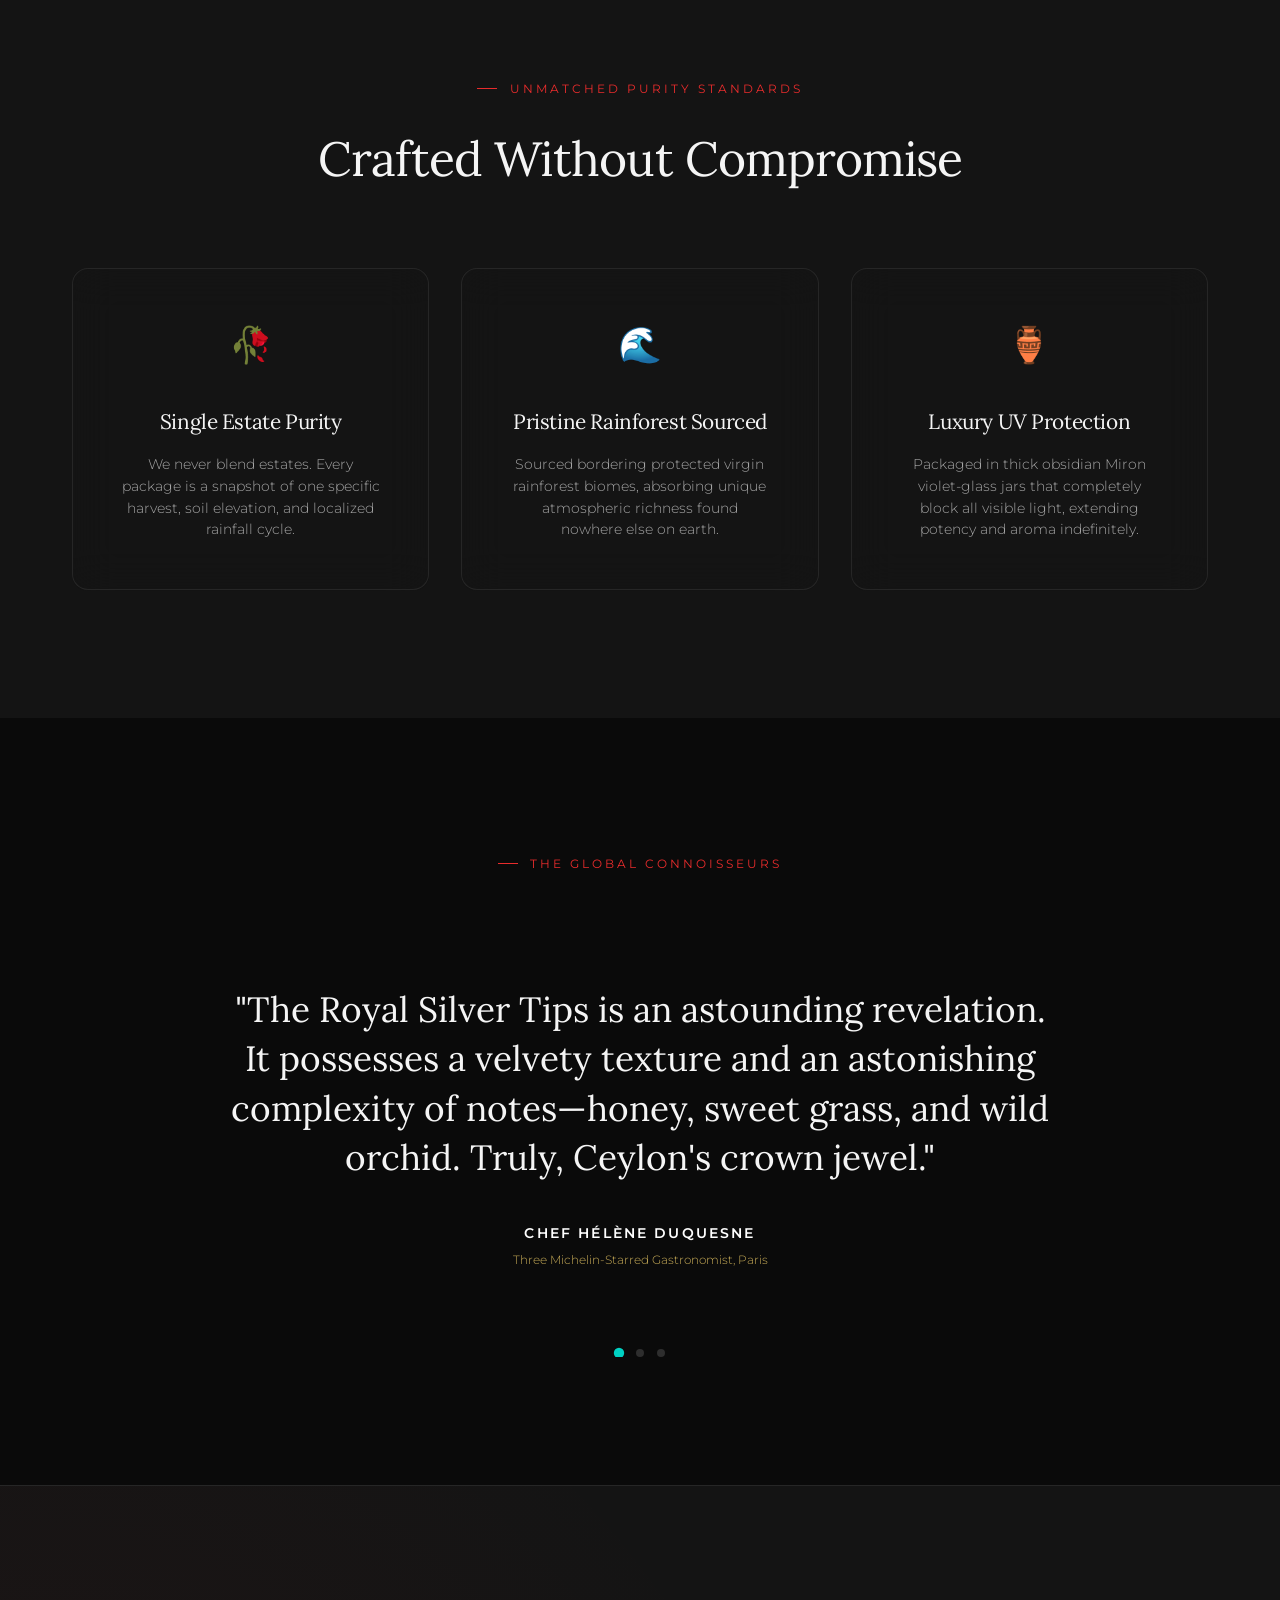
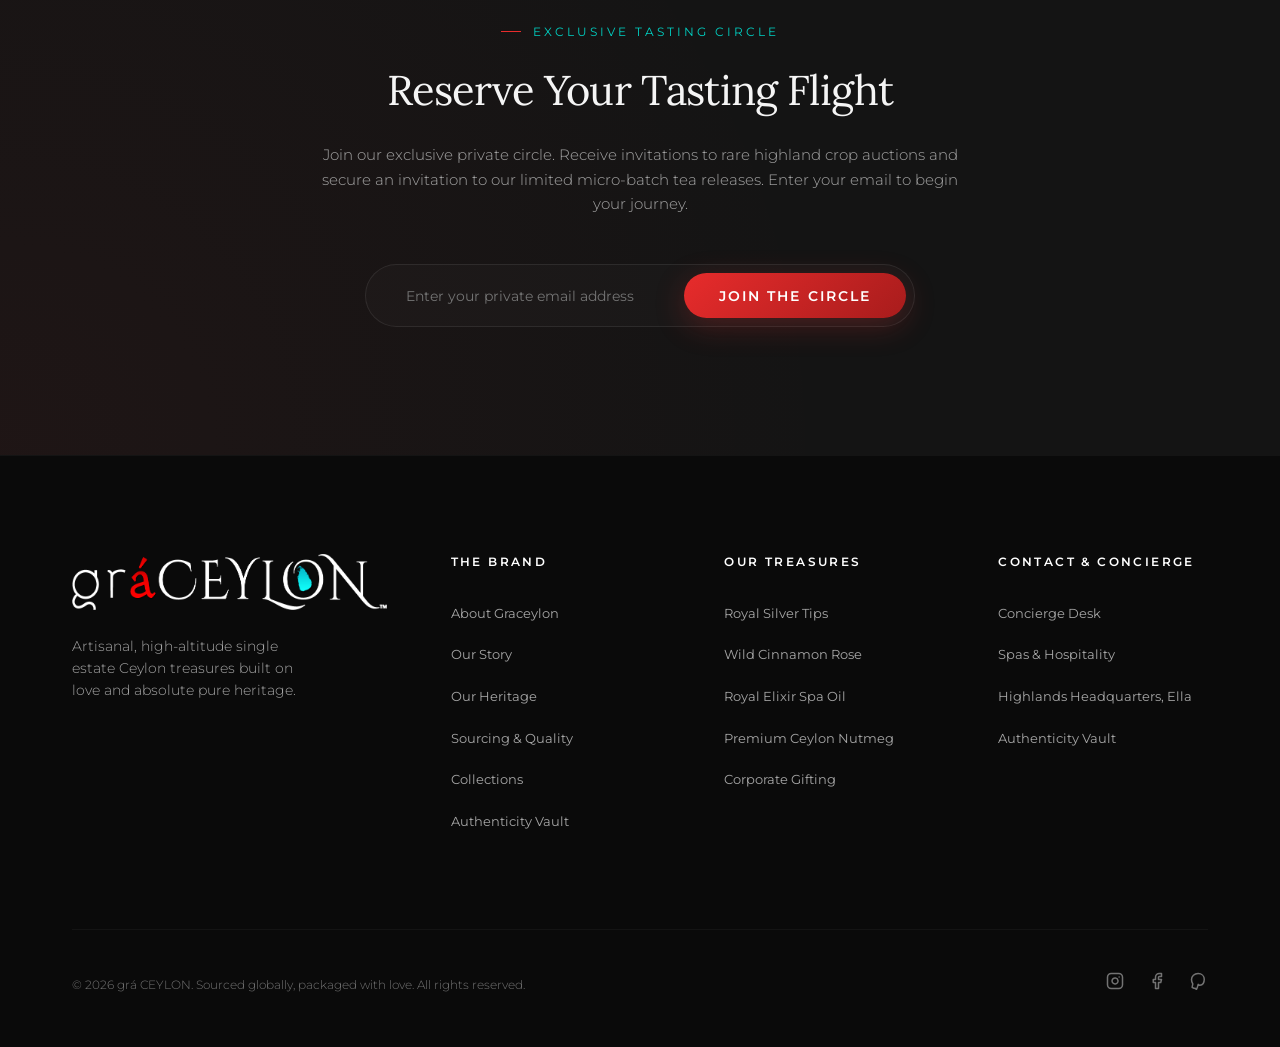
==== commit 85356925: "create about us sections" ====
--- a/Main/index.html
+++ b/Main/index.html
@@ -48,10 +48,11 @@
 
       <nav aria-label="Main Navigation">
         <ul class="nav-links" id="navLinks">
-          <li><a href="about.html" class="nav-link" id="navLinkStory">Our Story</a></li>
+          <li><a href="about.html" class="nav-link" id="navLinkAbout">About Us</a></li>
+          <li><a href="story.html" class="nav-link" id="navLinkStory">Our Story</a></li>
+          <li><a href="heritage.html" class="nav-link" id="navLinkHeritage">Our Heritage</a></li>
+          <li><a href="sourcing.html" class="nav-link" id="navLinkSourcing">Sourcing &amp; Quality</a></li>
           <li><a href="collections.html" class="nav-link" id="navLinkCollections">Collections</a></li>
-          <li><a href="#selector" class="nav-link" id="navLinkQuiz">Sensory Matcher</a></li>
-          <li><a href="#testimonials" class="nav-link" id="navLinkReviews">Experiences</a></li>
           <li><a href="sanctuary-chronicles.html" class="nav-link" id="navLinkBlog">The Sanctuary Chronicles</a></li>
           <li><a href="verify.html" class="nav-link" id="navLinkVerify">Authenticity</a></li>
           <li><a href="contact.html" class="nav-link" id="navLinkContact">Contact</a></li>
@@ -552,13 +553,13 @@
         </div>
 
         <div>
-          <h4 class="footer-title">Navigation</h4>
+          <h4 class="footer-title">The Brand</h4>
           <ul class="footer-links">
-            <li><a href="about.html">Our Story</a></li>
+            <li><a href="about.html">About Graceylon</a></li>
+            <li><a href="story.html">Our Story</a></li>
+            <li><a href="heritage.html">Our Heritage</a></li>
+            <li><a href="sourcing.html">Sourcing &amp; Quality</a></li>
             <li><a href="collections.html">Collections</a></li>
-            <li><a href="#selector">Sensory Selector</a></li>
-            <li><a href="#testimonials">Experiences</a></li>
-            <li><a href="sanctuary-chronicles.html">The Sanctuary Chronicles</a></li>
             <li><a href="verify.html">Authenticity Vault</a></li>
           </ul>
         </div>
